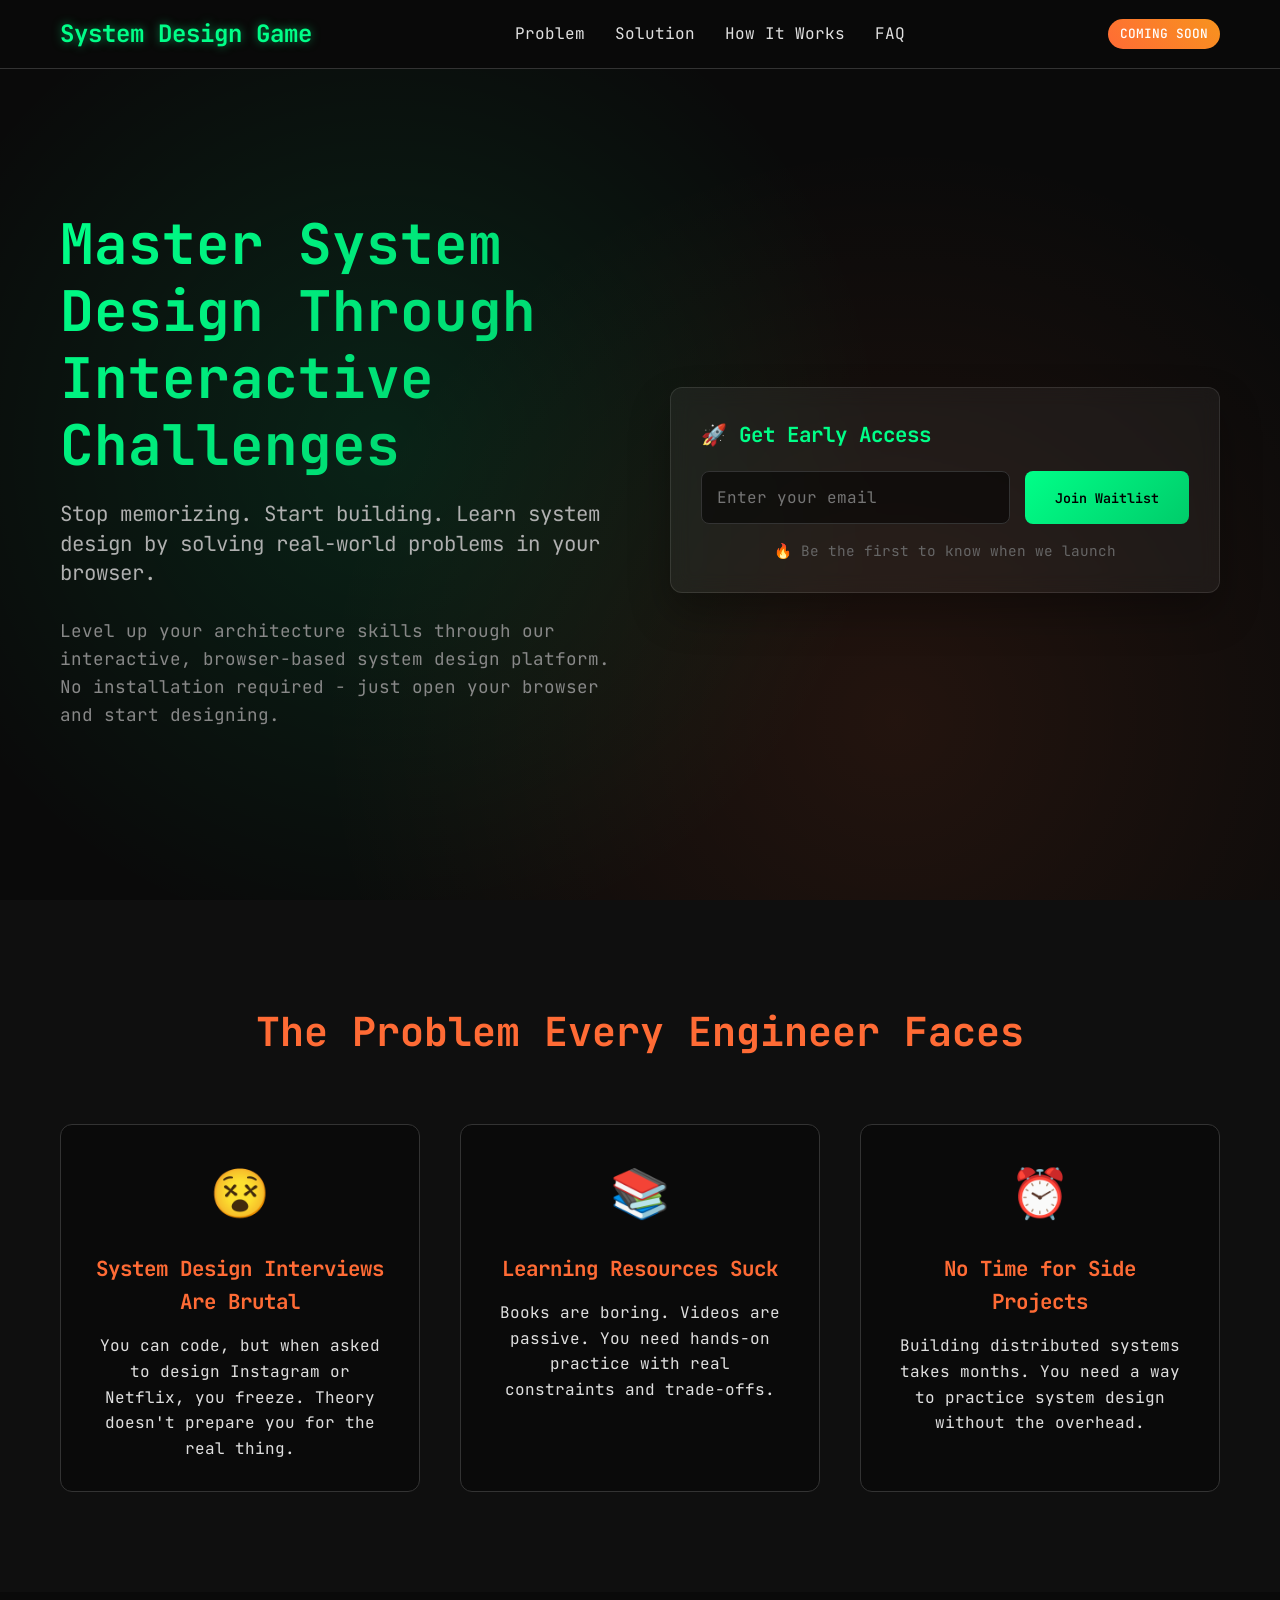
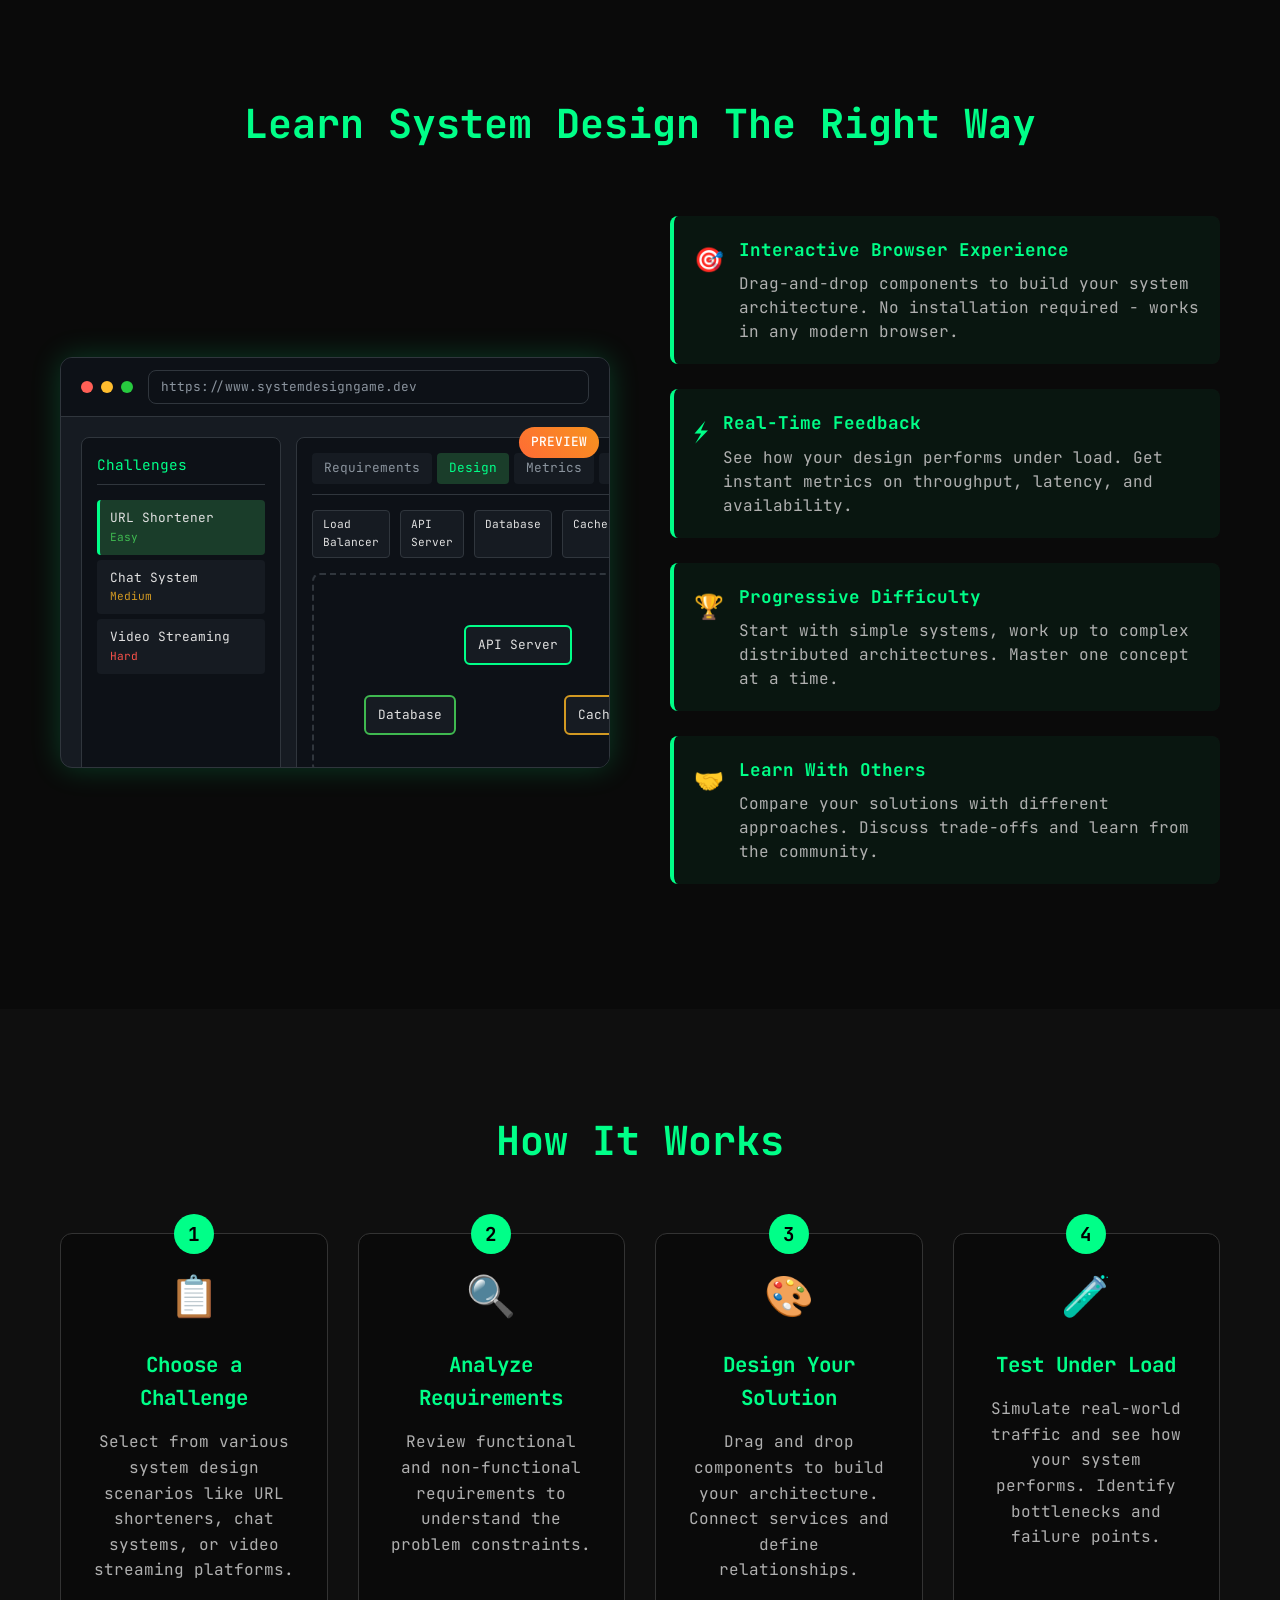
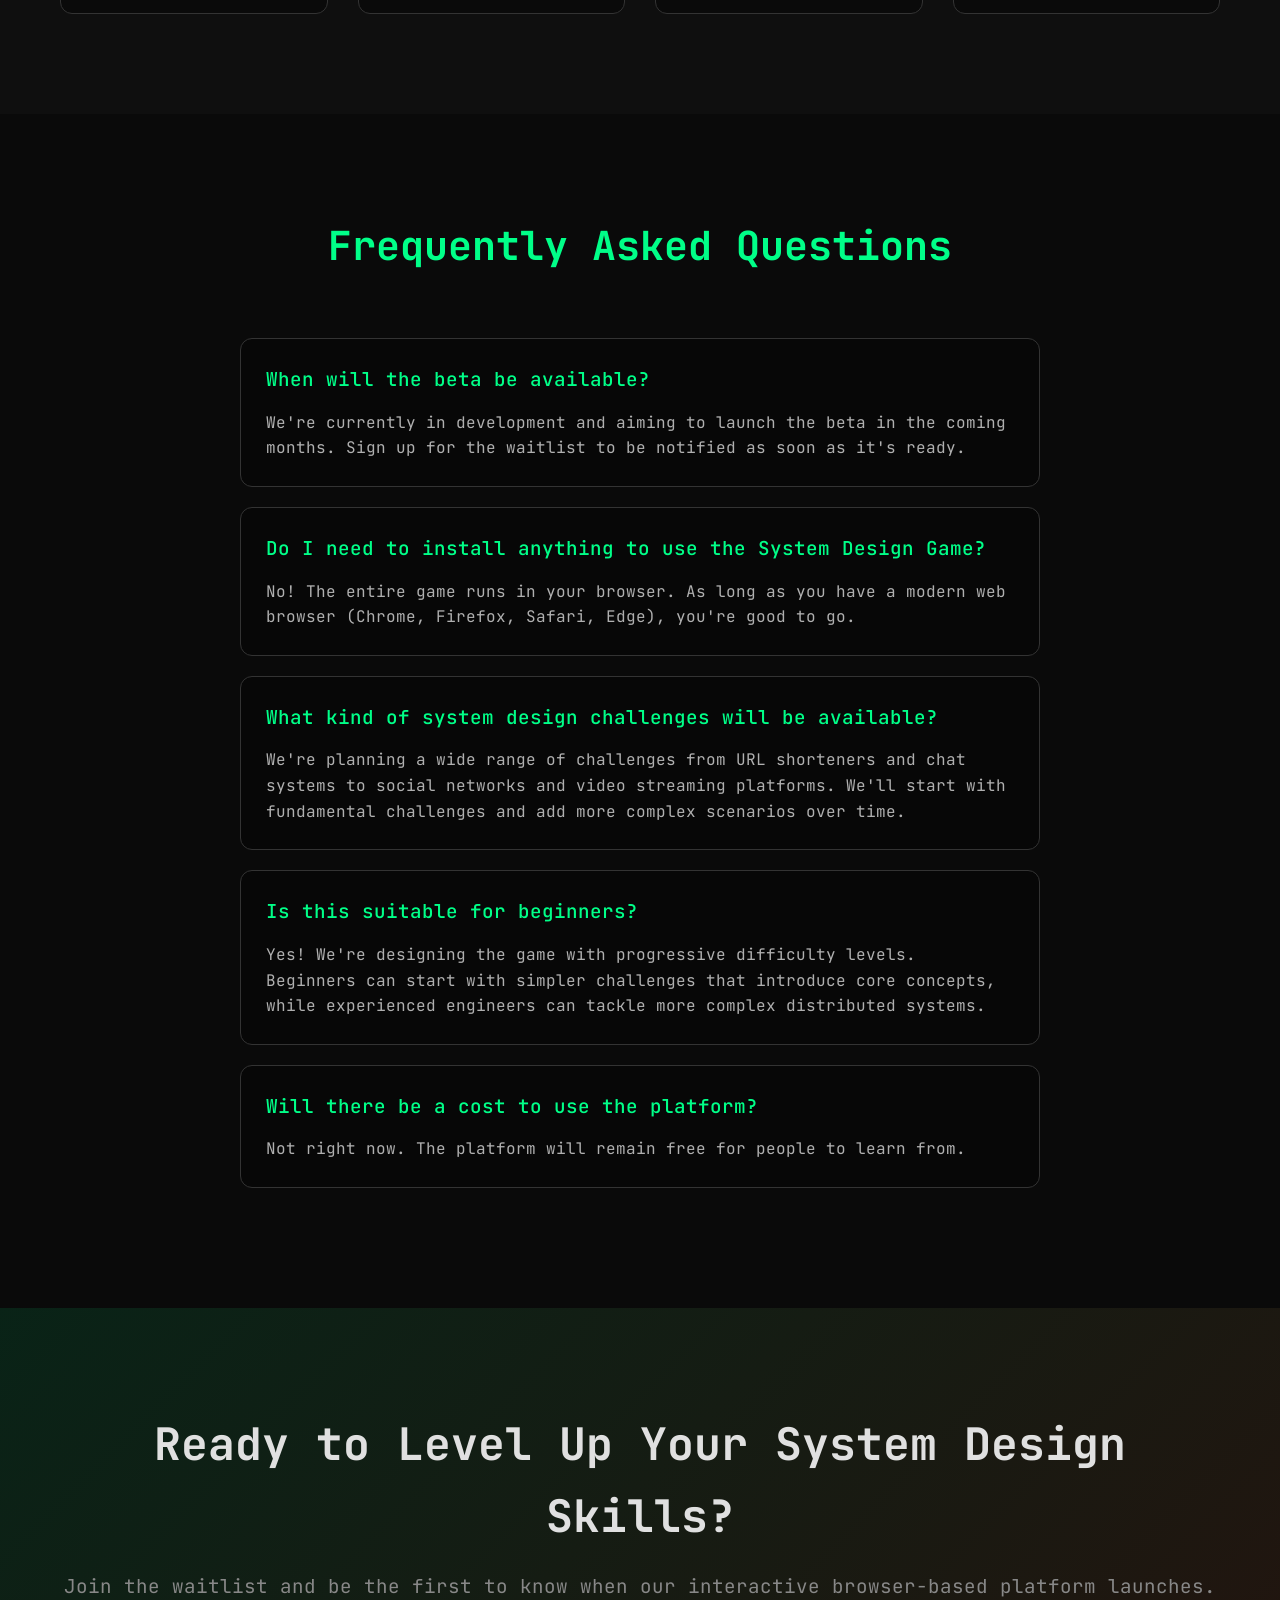
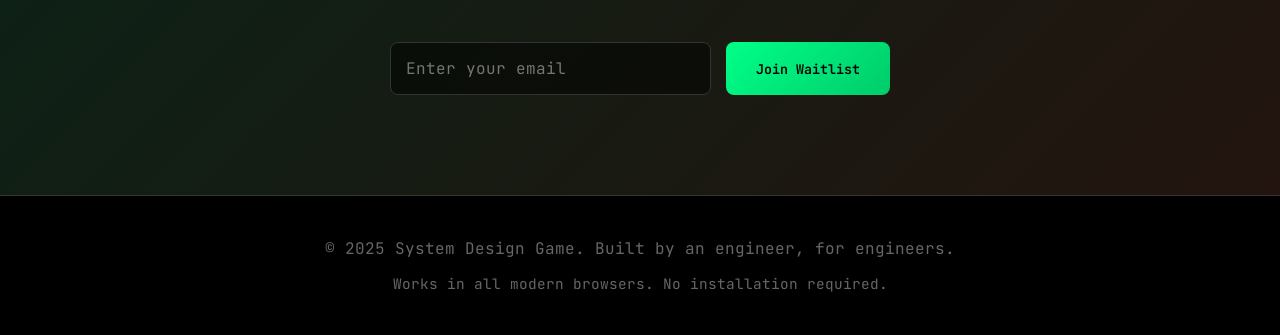
==== static/index.html @ 13c035a0 "moving styles around" ====
<!DOCTYPE html>
<html lang="en">
    <head>
        <meta charset="UTF-8">
        <meta name="viewport" content="width=device-width, initial-scale=1.0">
        <title>System Design Game - Interactive Platform for Engineers</title>
        <link rel="stylesheet" href="index.css">
    </head>
    <body>
        <header>
            <nav class="container">
                <div class="logo">System Design Game</div>
                <ul class="nav-links">
                    <li><a href="#problem">Problem</a></li>
                    <li><a href="#solution">Solution</a></li>
                    <li><a href="#how">How It Works</a></li>
                    <li><a href="#faq">FAQ</a></li>
                </ul>
                <div class="beta-badge">COMING SOON</div>
            </nav>
        </header>

        <section class="hero">
            <div class="container">
                <div class="hero-content">
                    <div class="hero-text">
                        <h1>Master System Design Through Interactive Challenges</h1>
                        <p class="subtitle">Stop memorizing. Start building. Learn system design by solving real-world problems in your browser.</p>
                        <p class="description">Level up your architecture skills through our interactive, browser-based system design platform. No installation required - just open your browser and start designing.</p>
                    </div>

                    <div class="cta-form">
                        <h3>🚀 Get Early Access</h3>
                        <form class="final-cta-form" id="finalBetaForm" action="https://gmail.us7.list-manage.com/subscribe/post?u=913ad95101d97bff0b1873301&amp;id=77dabc87db&amp;f_id=0070c9e4f0" method="post" target="_blank" novalidate>
                            <input type="email" name="EMAIL" id="mce-EMAIL" placeholder="Enter your email" required>
                            <div style="position: absolute; left: -5000px;" aria-hidden="true">
                                <input type="text" name="b_913ad95101d97bff0b1873301_77dabc87db" tabindex="-1" value="">
                            </div>
                            <button type="submit">Join Waitlist</button>
                        </form>
                        <div class="success-message" id="successMessage">
                            ✅ You're in! We'll notify you when beta access is available.
                        </div>
                        <p class="beta-info">🔥 Be the first to know when we launch</p>
                    </div>
                </div>
            </div>
        </section>

        <section class="problem" id="problem">
            <div class="container">
                <h2>The Problem Every Engineer Faces</h2>
                <div class="problem-grid">
                    <div class="problem-card">
                        <div class="problem-icon">😵</div>
                        <h3>System Design Interviews Are Brutal</h3>
                        <p>You can code, but when asked to design Instagram or Netflix, you freeze. Theory doesn't prepare you for the real thing.</p>
                    </div>
                    <div class="problem-card">
                        <div class="problem-icon">📚</div>
                        <h3>Learning Resources Suck</h3>
                        <p>Books are boring. Videos are passive. You need hands-on practice with real constraints and trade-offs.</p>
                    </div>
                    <div class="problem-card">
                        <div class="problem-icon">⏰</div>
                        <h3>No Time for Side Projects</h3>
                        <p>Building distributed systems takes months. You need a way to practice system design without the overhead.</p>
                    </div>
                </div>
            </div>
        </section>

        <section class="solution" id="solution">
            <div class="container">
                <h2>Learn System Design The Right Way</h2>
                <div class="solution-content">
                    <div class="browser-demo">
                        <div class="browser-header">
                            <div class="browser-dots">
                                <div class="browser-dot dot-red"></div>
                                <div class="browser-dot dot-yellow"></div>
                                <div class="browser-dot dot-green"></div>
                            </div>
                            <div class="browser-address">https://www.systemdesigngame.dev</div>
                        </div>
                        <div class="browser-content">
                            <div class="coming-soon">PREVIEW</div>
                            <div class="game-interface">
                                <div class="game-sidebar">
                                    <div class="sidebar-title">Challenges</div>
                                    <ul class="challenge-list">
                                        <li class="challenge-item active">
                                            <div>URL Shortener</div>
                                            <div class="difficulty easy">Easy</div>
                                        </li>
                                        <li class="challenge-item">
                                            <div>Chat System</div>
                                            <div class="difficulty medium">Medium</div>
                                        </li>
                                        <li class="challenge-item">
                                            <div>Video Streaming</div>
                                            <div class="difficulty hard">Hard</div>
                                        </li>
                                    </ul>
                                </div>
                                <div class="game-main">
                                    <div class="game-tabs">
                                        <div class="game-tab">Requirements</div>
                                        <div class="game-tab active">Design</div>
                                        <div class="game-tab">Metrics</div>
                                        <div class="game-tab">Code</div>
                                    </div>

                                    <div class="component-palette">
                                        <div class="palette-item">Load Balancer</div>
                                        <div class="palette-item">API Server</div>
                                        <div class="palette-item">Database</div>
                                        <div class="palette-item">Cache</div>
                                        <div class="palette-item">CDN</div>
                                    </div>

                                    <div class="design-canvas">
                                        <div class="component api">API Server</div>
                                        <div class="component database">Database</div>
                                        <div class="component cache">Cache</div>
                                        <div class="connection-line line1"></div>
                                        <div class="connection-line line2"></div>
                                    </div>

                                    <div class="metrics-panel">
                                        <div class="metric-box">
                                            <div class="metric-value">1,250</div>
                                            <div class="metric-label">Requests/sec</div>
                                        </div>
                                        <div class="metric-box">
                                            <div class="metric-value">45ms</div>
                                            <div class="metric-label">Latency</div>
                                        </div>
                                        <div class="metric-box">
                                            <div class="metric-value">99.2%</div>
                                            <div class="metric-label">Availability</div>
                                        </div>
                                    </div>

                                    <div class="game-controls">
                                        <div class="game-button">Reset</div>
                                        <div class="game-button">Test Load</div>
                                        <div class="game-button primary">Submit</div>
                                    </div>
                                </div>
                            </div>
                        </div>
                    </div>

                    <ul class="feature-list">
                        <li class="feature-item">
                            <div class="feature-icon">🎯</div>
                            <div class="feature-text">
                                <h4>Interactive Browser Experience</h4>
                                <p>Drag-and-drop components to build your system architecture. No installation required - works in any modern browser.</p>
                            </div>
                        </li>
                        <li class="feature-item">
                            <div class="feature-icon">⚡</div>
                            <div class="feature-text">
                                <h4>Real-Time Feedback</h4>
                                <p>See how your design performs under load. Get instant metrics on throughput, latency, and availability.</p>
                            </div>
                        </li>
                        <li class="feature-item">
                            <div class="feature-icon">🏆</div>
                            <div class="feature-text">
                                <h4>Progressive Difficulty</h4>
                                <p>Start with simple systems, work up to complex distributed architectures. Master one concept at a time.</p>
                            </div>
                        </li>
                        <li class="feature-item">
                            <div class="feature-icon">🤝</div>
                            <div class="feature-text">
                                <h4>Learn With Others</h4>
                                <p>Compare your solutions with different approaches. Discuss trade-offs and learn from the community.</p>
                            </div>
                        </li>
                    </ul>
                </div>
            </div>
        </section>

        <section class="how-it-works" id="how">
            <div class="container">
                <h2>How It Works</h2>
                <div class="steps">
                    <div class="step">
                        <div class="step-number">1</div>
                        <div class="step-icon">📋</div>
                        <h3>Choose a Challenge</h3>
                        <p>Select from various system design scenarios like URL shorteners, chat systems, or video streaming platforms.</p>
                    </div>
                    <div class="step">
                        <div class="step-number">2</div>
                        <div class="step-icon">🔍</div>
                        <h3>Analyze Requirements</h3>
                        <p>Review functional and non-functional requirements to understand the problem constraints.</p>
                    </div>
                    <div class="step">
                        <div class="step-number">3</div>
                        <div class="step-icon">🎨</div>
                        <h3>Design Your Solution</h3>
                        <p>Drag and drop components to build your architecture. Connect services and define relationships.</p>
                    </div>
                    <div class="step">
                        <div class="step-number">4</div>
                        <div class="step-icon">🧪</div>
                        <h3>Test Under Load</h3>
                        <p>Simulate real-world traffic and see how your system performs. Identify bottlenecks and failure points.</p>
                    </div>
                </div>
            </div>
        </section>

        <section class="faq" id="faq">
            <div class="container">
                <h2>Frequently Asked Questions</h2>
                <div class="faq-list">
                    <div class="faq-item">
                        <div class="faq-question">When will the beta be available?</div>
                        <div class="faq-answer">We're currently in development and aiming to launch the beta in the coming months. Sign up for the waitlist to be notified as soon as it's ready.</div>
                    </div>
                    <div class="faq-item">
                        <div class="faq-question">Do I need to install anything to use the System Design Game?</div>
                        <div class="faq-answer">No! The entire game runs in your browser. As long as you have a modern web browser (Chrome, Firefox, Safari, Edge), you're good to go.</div>
                    </div>
                    <div class="faq-item">
                        <div class="faq-question">What kind of system design challenges will be available?</div>
                        <div class="faq-answer">We're planning a wide range of challenges from URL shorteners and chat systems to social networks and video streaming platforms. We'll start with fundamental challenges and add more complex scenarios over time.</div>
                    </div>
                    <div class="faq-item">
                        <div class="faq-question">Is this suitable for beginners?</div>
                        <div class="faq-answer">Yes! We're designing the game with progressive difficulty levels. Beginners can start with simpler challenges that introduce core concepts, while experienced engineers can tackle more complex distributed systems.</div>
                    </div>
                    <div class="faq-item">
                        <div class="faq-question">Will there be a cost to use the platform?</div>
                        <div class="faq-answer">Not right now. The platform will remain free for people to learn from.</div>
                    </div>
                </div>
            </div>
        </section>

        <section class="final-cta">
            <div class="container">
                <h2>Ready to Level Up Your System Design Skills?</h2>
                <p>Join the waitlist and be the first to know when our interactive browser-based platform launches.</p>
                <form class="final-cta-form" id="finalBetaForm" action="https://gmail.us7.list-manage.com/subscribe/post?u=913ad95101d97bff0b1873301&amp;id=77dabc87db&amp;f_id=0070c9e4f0" method="post" target="_blank" novalidate>
                    <input type="email" name="EMAIL" id="mce-EMAIL" placeholder="Enter your email" required>
                    <div style="position: absolute; left: -5000px;" aria-hidden="true">
                        <input type="text" name="b_913ad95101d97bff0b1873301_77dabc87db" tabindex="-1" value="">
                    </div>
                    <button type="submit">Join Waitlist</button>
                </form>
            </div>
        </section>

        <footer>
            <div class="container">
                <div class="footer-content">
                    <p>&copy; 2025 System Design Game. Built by an engineer, for engineers.</p>
                    <p style="margin-top: 10px; font-size: 0.9rem;">Works in all modern browsers. No installation required.</p>
                </div>
            </div>
        </footer>

        <script>
        // Form handling
        document.getElementById('betaForm').addEventListener('submit', function(e) {
            e.preventDefault();
            const email = this.querySelector('input[type="email"]').value;

            // Simulate API call
            setTimeout(() => {
                document.getElementById('successMessage').style.display = 'block';
                this.style.display = 'none';

                // Track conversion (in real app, send to analytics)
                console.log('Beta signup:', email);
            }, 500);
        });

        // Smooth scrolling
        document.querySelectorAll('a[href^="#"]').forEach(anchor => {
            anchor.addEventListener('click', function (e) {
                e.preventDefault();
                const target = document.querySelector(this.getAttribute('href'));
                if (target) {
                    target.scrollIntoView({
                        behavior: 'smooth',
                        block: 'start'
                    });
                }
            });
        });
        </script>
    </body>
</html>
---- static/index.css ----
@import url('https://fonts.googleapis.com/css2?family=JetBrains+Mono:wght@300;400;500;700&display=swap');

* {
    margin: 0;
    padding: 0;
    box-sizing: border-box;
}

body {
    font-family: 'JetBrains Mono', monospace;
    background: #0a0a0a;
    color: #e0e0e0;
    line-height: 1.6;
    overflow-x: hidden;
}

.container {
    max-width: 1200px;
    margin: 0 auto;
    padding: 0 20px;
}

/* Header */
header {
    background: rgba(10, 10, 10, 0.95);
    backdrop-filter: blur(10px);
    border-bottom: 1px solid #333;
    position: fixed;
    width: 100%;
    top: 0;
    z-index: 1000;
    padding: 15px 0;
}

nav {
    display: flex;
    justify-content: space-between;
    align-items: center;
}

.logo {
    font-size: 1.5rem;
    font-weight: 700;
    color: #00ff88;
    text-shadow: 0 0 10px rgba(0, 255, 136, 0.5);
}

.nav-links {
    display: flex;
    gap: 30px;
    list-style: none;
}

.nav-links a {
    color: #e0e0e0;
    text-decoration: none;
    transition: color 0.3s ease;
}

.nav-links a:hover {
    color: #00ff88;
}

.beta-badge {
    background: linear-gradient(45deg, #ff6b35, #f7931e);
    color: white;
    padding: 5px 12px;
    border-radius: 20px;
    font-size: 0.8rem;
    font-weight: 500;
}

/* Hero Section */
.hero {
    min-height: 100vh;
    display: flex;
    align-items: center;
    background: radial-gradient(circle at 30% 50%, rgba(0, 255, 136, 0.1) 0%, transparent 50%),
        radial-gradient(circle at 70% 80%, rgba(255, 107, 53, 0.1) 0%, transparent 50%);
    position: relative;
    padding-top: 80px;
}

.hero-content {
    display: grid;
    grid-template-columns: 1fr 1fr;
    gap: 60px;
    align-items: center;
}

.hero-text h1 {
    font-size: 3.5rem;
    font-weight: 700;
    margin-bottom: 20px;
    background: linear-gradient(135deg, #00ff88, #00cc6a);
    -webkit-background-clip: text;
    -webkit-text-fill-color: transparent;
    background-clip: text;
    line-height: 1.2;
}

.hero-text .subtitle {
    font-size: 1.3rem;
    color: #b0b0b0;
    margin-bottom: 30px;
    line-height: 1.4;
}

.hero-text .description {
    font-size: 1.1rem;
    color: #888;
    margin-bottom: 40px;
    line-height: 1.6;
}

.cta-form {
    background: rgba(255, 255, 255, 0.05);
    backdrop-filter: blur(10px);
    border: 1px solid rgba(255, 255, 255, 0.1);
    border-radius: 12px;
    padding: 30px;
    box-shadow: 0 20px 40px rgba(0, 0, 0, 0.3);
}

.cta-form h3 {
    color: #00ff88;
    margin-bottom: 20px;
    font-size: 1.3rem;
}

.email-input {
    width: 100%;
    padding: 15px;
    background: rgba(0, 0, 0, 0.5);
    border: 1px solid #333;
    border-radius: 8px;
    color: #e0e0e0;
    font-family: inherit;
    font-size: 1rem;
    margin-bottom: 15px;
    transition: border-color 0.3s ease;
}

.email-input:focus {
    outline: none;
    border-color: #00ff88;
    box-shadow: 0 0 0 2px rgba(0, 255, 136, 0.2);
}

.cta-button {
    width: 100%;
    padding: 15px;
    background: linear-gradient(135deg, #00ff88, #00cc6a);
    color: #000;
    border: none;
    border-radius: 8px;
    font-family: inherit;
    font-size: 1.1rem;
    font-weight: 600;
    cursor: pointer;
    transition: all 0.3s ease;
    text-transform: uppercase;
    letter-spacing: 1px;
}

.cta-button:hover {
    transform: translateY(-2px);
    box-shadow: 0 10px 30px rgba(0, 255, 136, 0.3);
}

.beta-info {
    font-size: 0.9rem;
    color: #666;
    margin-top: 15px;
    text-align: center;
}

/* Browser Demo */
.browser-demo {
    background: #161b22;
    border-radius: 12px;
    overflow: hidden;
    box-shadow: 0 0 30px rgba(0, 255, 136, 0.2);
    border: 1px solid #30363d;
}

.browser-header {
    background: #0d1117;
    padding: 12px 20px;
    display: flex;
    align-items: center;
    border-bottom: 1px solid #30363d;
}

.browser-dots {
    display: flex;
    gap: 8px;
    margin-right: 15px;
}

.browser-dot {
    width: 12px;
    height: 12px;
    border-radius: 50%;
}

.dot-red { background: #ff5f56; }
.dot-yellow { background: #ffbd2e; }
.dot-green { background: #27ca3f; }

.browser-address {
    background: #0d1117;
    border: 1px solid #30363d;
    border-radius: 8px;
    padding: 6px 12px;
    color: #8b949e;
    font-size: 0.8rem;
    flex: 1;
}

.browser-content {
    padding: 20px;
    height: 350px;
    position: relative;
    overflow: hidden;
}

/* Game Interface */
.game-interface {
    display: grid;
    grid-template-columns: 200px 1fr;
    gap: 15px;
    height: 100%;
}

.game-sidebar {
    background: #0d1117;
    border: 1px solid #30363d;
    border-radius: 8px;
    padding: 15px;
}

.sidebar-title {
    color: #00ff88;
    font-size: 0.9rem;
    margin-bottom: 15px;
    padding-bottom: 8px;
    border-bottom: 1px solid #30363d;
}

.challenge-list {
    list-style: none;
}

.challenge-item {
    padding: 8px 10px;
    margin: 5px 0;
    background: #161b22;
    border-radius: 4px;
    font-size: 0.8rem;
    cursor: pointer;
    border-left: 3px solid transparent;
}

.challenge-item.active {
    border-left-color: #00ff88;
    background: #1a3d2a;
}

.difficulty {
    font-size: 0.7rem;
    color: #8b949e;
}

.difficulty.easy { color: #3fb950; }
.difficulty.medium { color: #d29922; }
.difficulty.hard { color: #f85149; }

.game-main {
    background: #0d1117;
    border: 1px solid #30363d;
    border-radius: 8px;
    padding: 15px;
    position: relative;
}

.game-tabs {
    display: flex;
    gap: 5px;
    margin-bottom: 15px;
    border-bottom: 1px solid #30363d;
    padding-bottom: 10px;
}

.game-tab {
    padding: 5px 12px;
    background: #161b22;
    border-radius: 4px;
    font-size: 0.8rem;
    color: #8b949e;
    cursor: pointer;
}

.game-tab.active {
    background: #1a3d2a;
    color: #00ff88;
}

.design-canvas {
    background: #0d1117;
    border: 2px dashed #30363d;
    border-radius: 8px;
    height: 200px;
    position: relative;
    display: flex;
    align-items: center;
    justify-content: center;
    margin-top: 15px;
}

.component {
    position: absolute;
    background: #161b22;
    border: 2px solid #00ff88;
    border-radius: 6px;
    padding: 8px 12px;
    font-size: 0.8rem;
    cursor: move;
}

.component.database {
    top: 120px;
    left: 50px;
    border-color: #3fb950;
}

.component.api {
    top: 50px;
    left: 150px;
    border-color: #00ff88;
}

.component.cache {
    top: 120px;
    left: 250px;
    border-color: #d29922;
}

.connection-line {
    position: absolute;
    height: 2px;
    background: #00ff88;
    transform-origin: 0 0;
    z-index: -1;
}

.line1 {
    width: 120px;
    top: 65px;
    left: 200px;
    transform: rotate(45deg);
}

.line2 {
    width: 120px;
    top: 65px;
    left: 200px;
    transform: rotate(-45deg);
}

.metrics-panel {
    display: grid;
    grid-template-columns: repeat(3, 1fr);
    gap: 10px;
    margin-top: 15px;
}

.metric-box {
    background: #161b22;
    border: 1px solid #30363d;
    border-radius: 6px;
    padding: 10px;
    text-align: center;
}

.metric-value {
    font-size: 1.2rem;
    font-weight: 700;
    color: #00ff88;
}

.metric-label {
    font-size: 0.7rem;
    color: #8b949e;
}

/* Problem Section */
.problem {
    padding: 100px 0;
    background: rgba(255, 255, 255, 0.02);
}

.problem h2 {
    font-size: 2.5rem;
    text-align: center;
    margin-bottom: 60px;
    color: #ff6b35;
}

.problem-grid {
    display: grid;
    grid-template-columns: repeat(auto-fit, minmax(300px, 1fr));
    gap: 40px;
}

.problem-card {
    background: rgba(0, 0, 0, 0.3);
    border: 1px solid #333;
    border-radius: 12px;
    padding: 30px;
    text-align: center;
    transition: all 0.3s ease;
}

.problem-card:hover {
    border-color: #ff6b35;
    transform: translateY(-5px);
}

.problem-icon {
    font-size: 3rem;
    margin-bottom: 20px;
}

.problem-card h3 {
    color: #ff6b35;
    margin-bottom: 15px;
    font-size: 1.3rem;
}

/* Solution Section */
.solution {
    padding: 100px 0;
}

.solution h2 {
    font-size: 2.5rem;
    text-align: center;
    margin-bottom: 60px;
    color: #00ff88;
}

.solution-content {
    display: grid;
    grid-template-columns: 1fr 1fr;
    gap: 60px;
    align-items: center;
}

.feature-list {
    list-style: none;
}

.feature-item {
    display: flex;
    align-items: flex-start;
    gap: 15px;
    margin-bottom: 25px;
    padding: 20px;
    background: rgba(0, 255, 136, 0.05);
    border-radius: 8px;
    border-left: 4px solid #00ff88;
}

.feature-icon {
    font-size: 1.5rem;
    color: #00ff88;
    margin-top: 5px;
}

.feature-text h4 {
    color: #00ff88;
    margin-bottom: 8px;
    font-size: 1.1rem;
}

.feature-text p {
    color: #b0b0b0;
    line-height: 1.5;
}

/* How It Works */
.how-it-works {
    padding: 100px 0;
    background: rgba(255, 255, 255, 0.02);
}

.how-it-works h2 {
    font-size: 2.5rem;
    text-align: center;
    margin-bottom: 60px;
    color: #00ff88;
}

.steps {
    display: grid;
    grid-template-columns: repeat(auto-fit, minmax(250px, 1fr));
    gap: 30px;
}

.step {
    background: rgba(0, 0, 0, 0.3);
    border: 1px solid #333;
    border-radius: 12px;
    padding: 30px;
    text-align: center;
    position: relative;
}

.step-number {
    position: absolute;
    top: -20px;
    left: 50%;
    transform: translateX(-50%);
    background: #00ff88;
    color: #000;
    width: 40px;
    height: 40px;
    border-radius: 50%;
    display: flex;
    align-items: center;
    justify-content: center;
    font-weight: 700;
    font-size: 1.2rem;
}

.step-icon {
    font-size: 2.5rem;
    margin-bottom: 20px;
    color: #00ff88;
}

.step h3 {
    color: #00ff88;
    margin-bottom: 15px;
    font-size: 1.3rem;
}

.step p {
    color: #b0b0b0;
}

/* FAQ Section */
.faq {
    padding: 100px 0;
}

.faq h2 {
    font-size: 2.5rem;
    text-align: center;
    margin-bottom: 60px;
    color: #00ff88;
}

.faq-list {
    max-width: 800px;
    margin: 0 auto;
}

.faq-item {
    background: rgba(0, 0, 0, 0.3);
    border: 1px solid #333;
    border-radius: 12px;
    padding: 25px;
    margin-bottom: 20px;
}

.faq-question {
    font-size: 1.2rem;
    color: #00ff88;
    margin-bottom: 15px;
    font-weight: 500;
}

.faq-answer {
    color: #b0b0b0;
    line-height: 1.6;
}

/* Final CTA */
.final-cta {
    padding: 100px 0;
    text-align: center;
    background: linear-gradient(135deg, rgba(0, 255, 136, 0.1), rgba(255, 107, 53, 0.1));
}

.final-cta h2 {
    font-size: 2.8rem;
    margin-bottom: 20px;
    color: #e0e0e0;
}

.final-cta p {
    font-size: 1.2rem;
    color: #888;
    margin-bottom: 40px;
}

.final-cta-form {
    max-width: 500px;
    margin: 0 auto;
    display: flex;
    gap: 15px;
}

.final-cta-form input {
    flex: 1;
    padding: 15px;
    background: rgba(0, 0, 0, 0.5);
    border: 1px solid #333;
    border-radius: 8px;
    color: #e0e0e0;
    font-family: inherit;
    font-size: 1rem;
}

.final-cta-form button {
    padding: 15px 30px;
    background: linear-gradient(135deg, #00ff88, #00cc6a);
    color: #000;
    border: none;
    border-radius: 8px;
    font-family: inherit;
    font-weight: 600;
    cursor: pointer;
    white-space: nowrap;
}

/* Footer */
footer {
    background: #000;
    padding: 40px 0;
    text-align: center;
    border-top: 1px solid #333;
}

.footer-content {
    color: #666;
}

/* Responsive */
@media (max-width: 768px) {
    .hero-content {
        grid-template-columns: 1fr;
        gap: 40px;
    }

    .hero-text h1 {
        font-size: 2.5rem;
    }

    .solution-content {
        grid-template-columns: 1fr;
        gap: 40px;
    }

    .final-cta-form {
        flex-direction: column;
    }

    .nav-links {
        display: none;
    }
}

.success-message {
    background: rgba(0, 255, 136, 0.1);
    border: 1px solid #00ff88;
    border-radius: 8px;
    padding: 15px;
    margin-top: 15px;
    color: #00ff88;
    text-align: center;
    display: none;
}

/* Browser UI Elements */
.component-palette {
    display: flex;
    gap: 10px;
    margin-bottom: 15px;
}

.palette-item {
    background: #161b22;
    border: 1px solid #30363d;
    border-radius: 4px;
    padding: 5px 10px;
    font-size: 0.7rem;
    cursor: grab;
}

.palette-item:hover {
    border-color: #00ff88;
}

.game-controls {
    position: absolute;
    bottom: 15px;
    right: 15px;
    display: flex;
    gap: 10px;
}

.game-button {
    background: #161b22;
    border: 1px solid #30363d;
    border-radius: 4px;
    padding: 5px 10px;
    font-size: 0.7rem;
    color: #e0e0e0;
    cursor: pointer;
}

.game-button.primary {
    background: #1a3d2a;
    border-color: #00ff88;
    color: #00ff88;
}

/* Coming Soon Badge */
.coming-soon {
    position: absolute;
    top: 10px;
    right: 10px;
    background: linear-gradient(45deg, #ff6b35, #f7931e);
    color: white;
    padding: 5px 12px;
    border-radius: 20px;
    font-size: 0.8rem;
    font-weight: 500;
    z-index: 10;
}

@media (max-width: 400px) {
    .hero {
        padding-top: 120px;
    } 
}
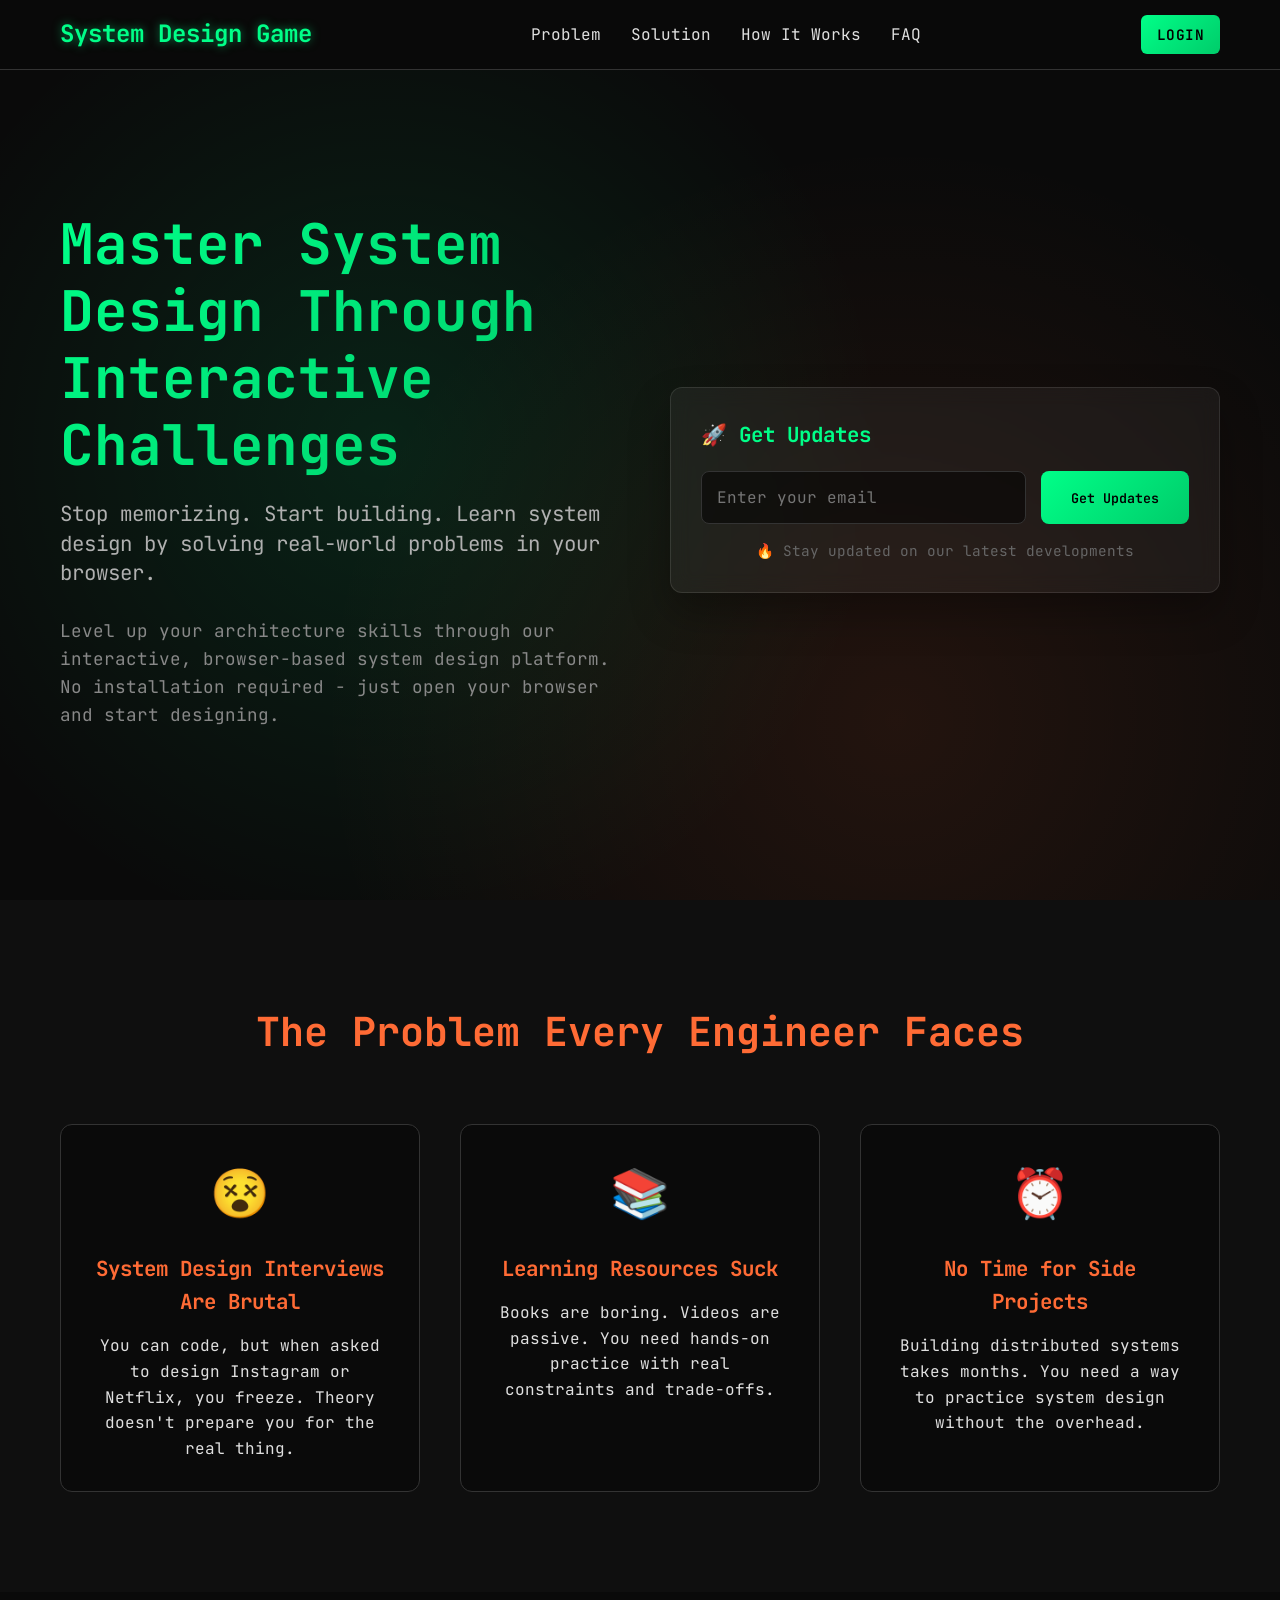
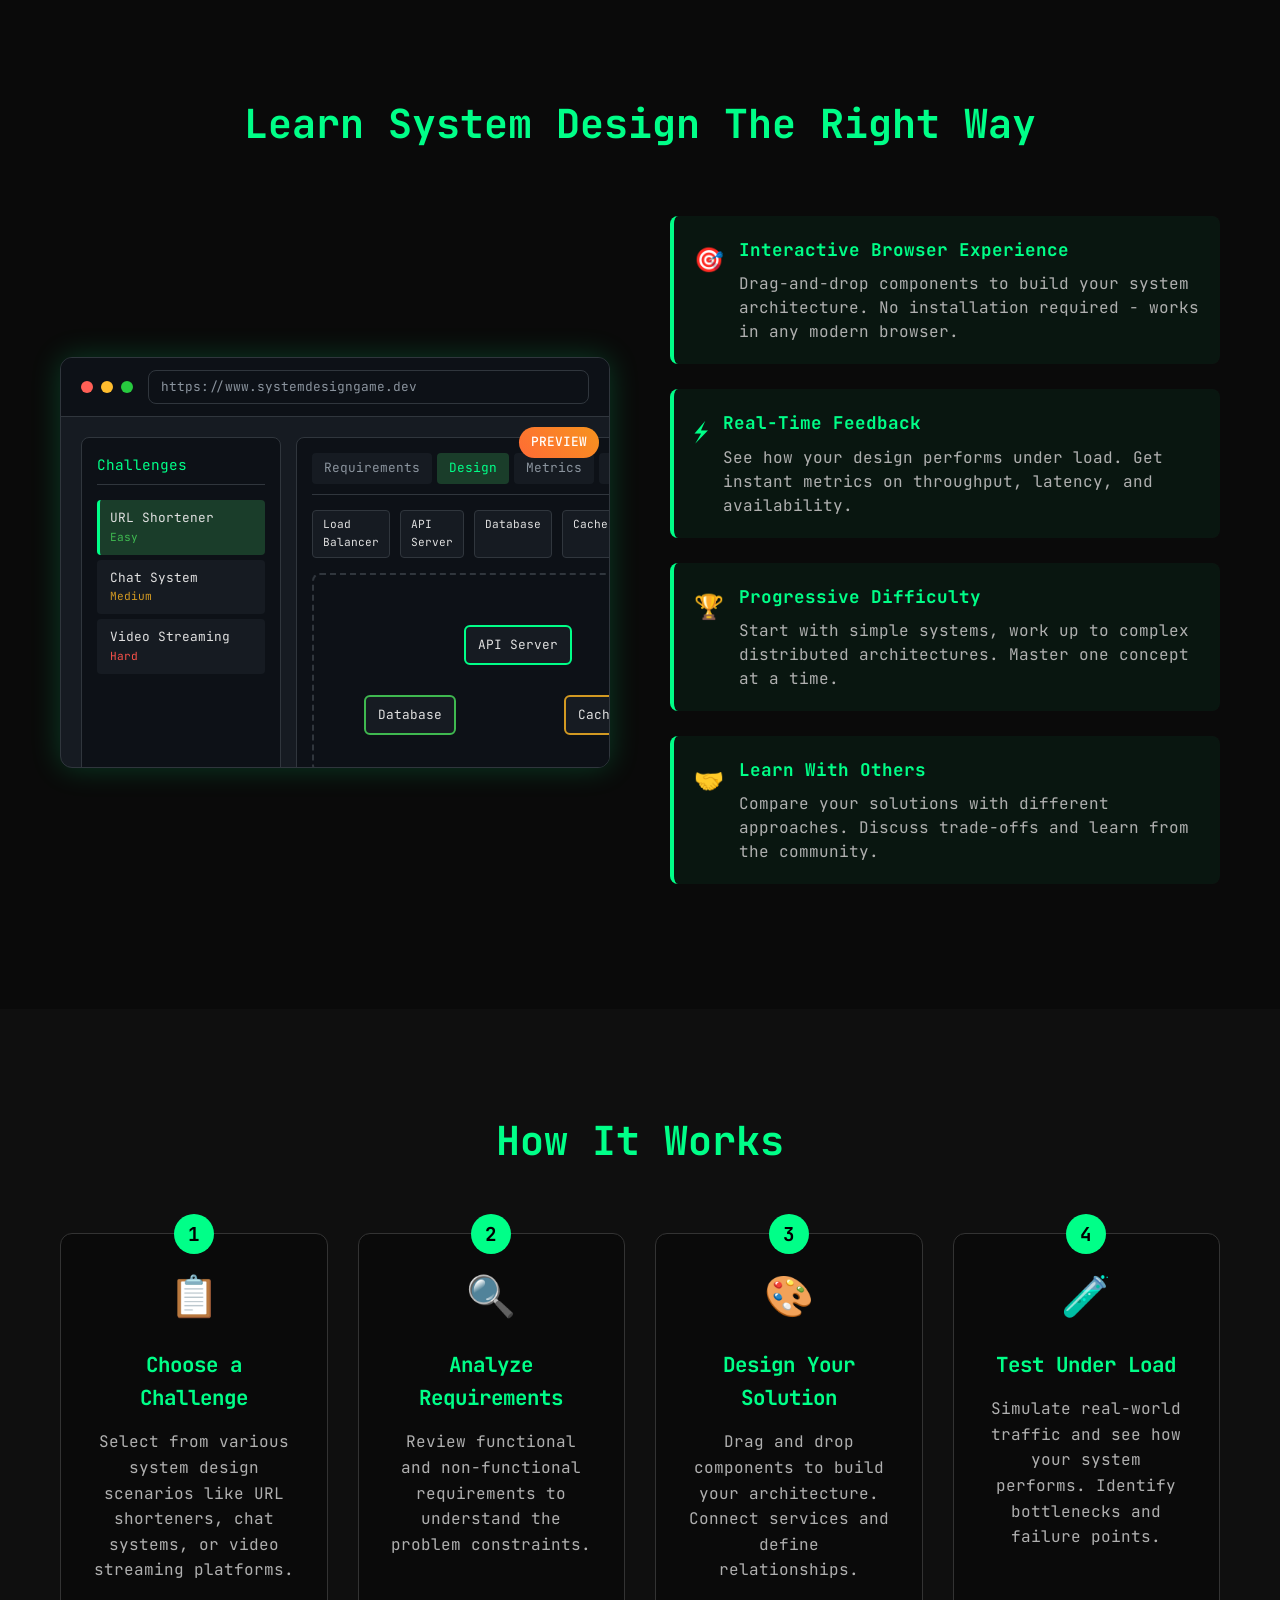
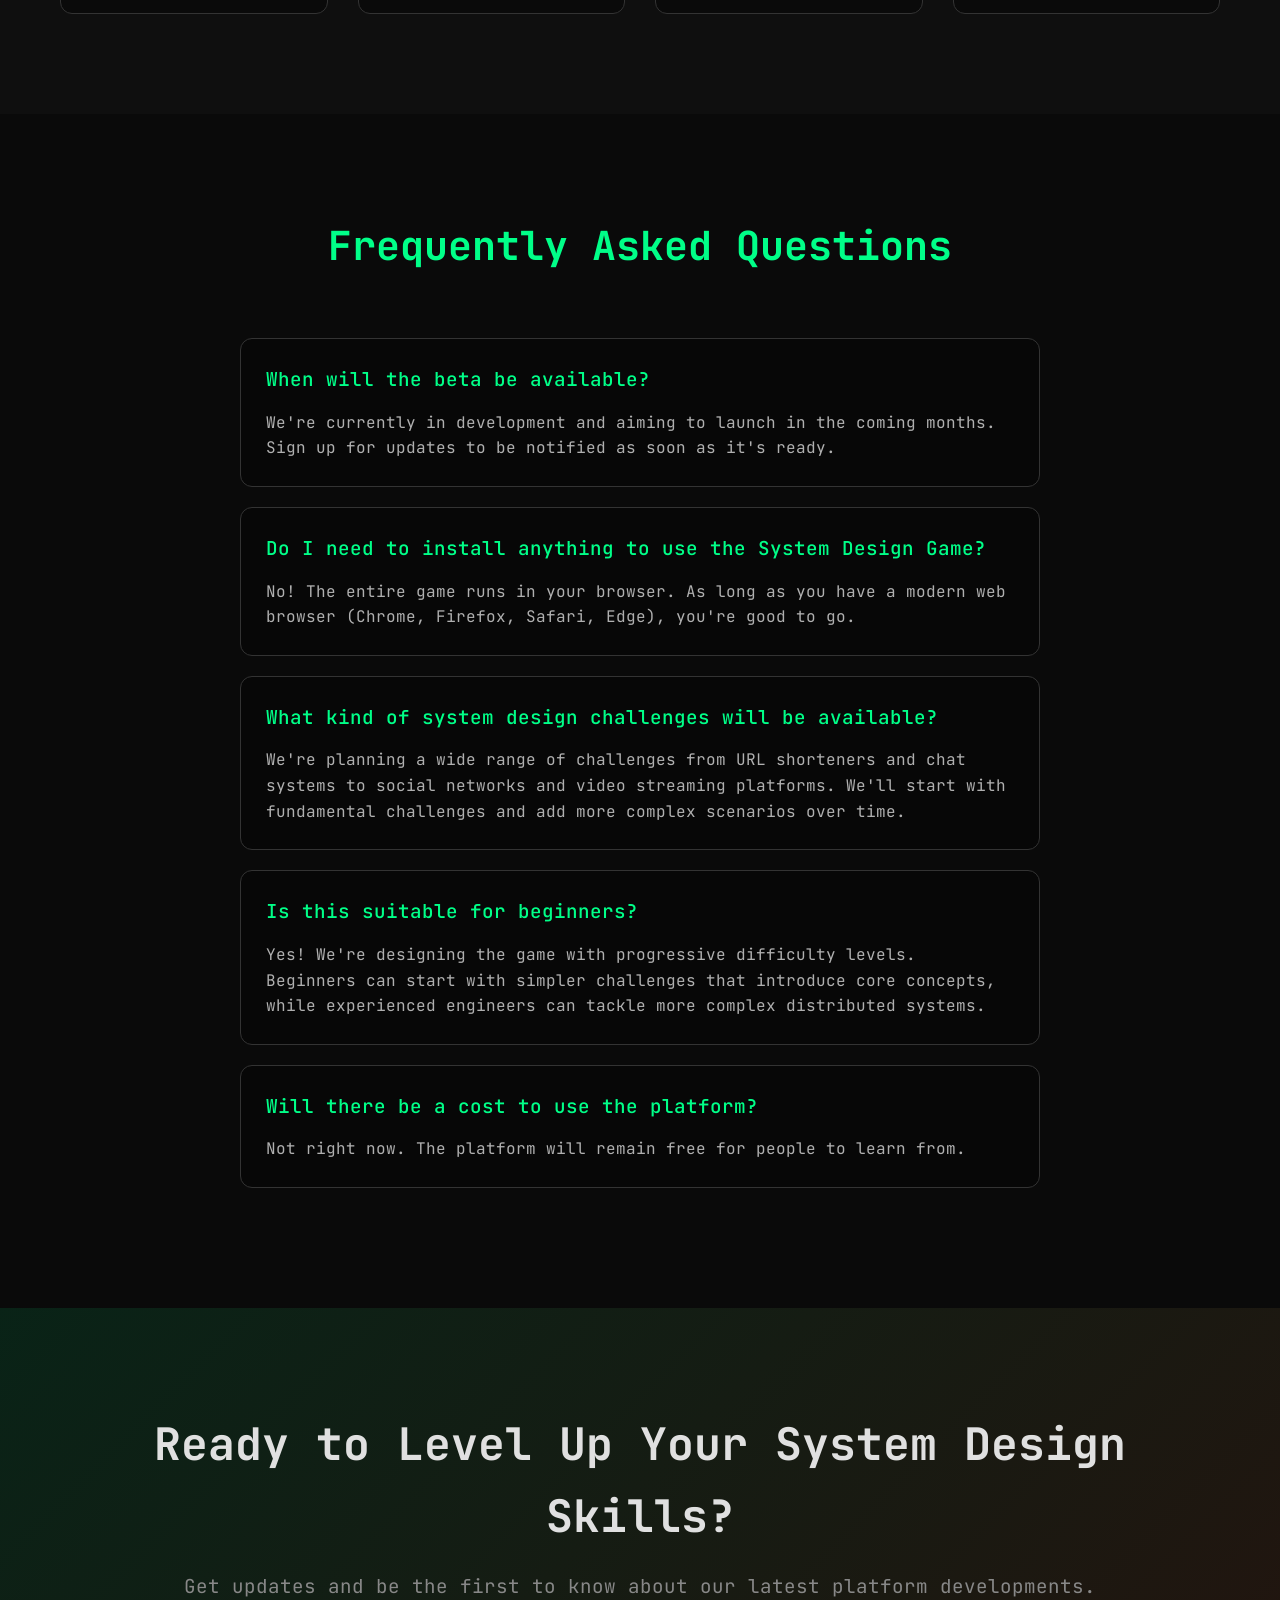
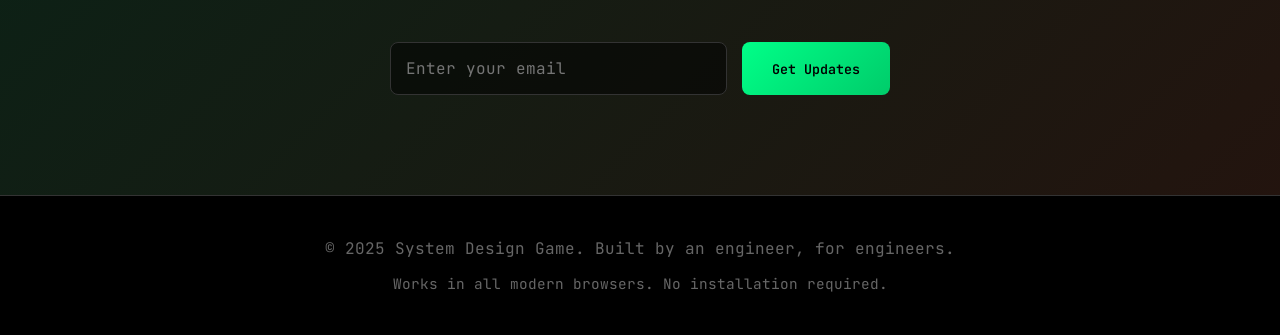
==== commit 1623c55f: "fix simulation for url shortener, remove unused properties" ====
--- a/static/index.html
+++ b/static/index.html
@@ -3,8 +3,792 @@
     <head>
         <meta charset="UTF-8">
         <meta name="viewport" content="width=device-width, initial-scale=1.0">
-        <title>System Design Game - Interactive Platform for Engineers</title>
-        <link rel="stylesheet" href="index.css">
+        <title>The System Design Game - Interactive Browser-Based Learning</title>
+        <style>
+        @import url('https://fonts.googleapis.com/css2?family=JetBrains+Mono:wght@300;400;500;700&display=swap');
+
+        * {
+            margin: 0;
+            padding: 0;
+            box-sizing: border-box;
+        }
+
+        body {
+            font-family: 'JetBrains Mono', monospace;
+            background: #0a0a0a;
+            color: #e0e0e0;
+            line-height: 1.6;
+            overflow-x: hidden;
+        }
+
+        .container {
+            max-width: 1200px;
+            margin: 0 auto;
+            padding: 0 20px;
+        }
+
+        /* Header */
+        header {
+            background: rgba(10, 10, 10, 0.95);
+            backdrop-filter: blur(10px);
+            border-bottom: 1px solid #333;
+            position: fixed;
+            width: 100%;
+            top: 0;
+            z-index: 1000;
+            padding: 15px 0;
+        }
+
+        nav {
+            display: flex;
+            justify-content: space-between;
+            align-items: center;
+        }
+
+        .logo {
+            font-size: 1.5rem;
+            font-weight: 700;
+            color: #00ff88;
+            text-shadow: 0 0 10px rgba(0, 255, 136, 0.5);
+        }
+
+        .nav-links {
+            display: flex;
+            gap: 30px;
+            list-style: none;
+        }
+
+        .nav-links a {
+            color: #e0e0e0;
+            text-decoration: none;
+            transition: color 0.3s ease;
+        }
+
+        .nav-links a:hover {
+            color: #00ff88;
+        }
+
+        .header-actions {
+            display: flex;
+            align-items: center;
+            gap: 20px;
+        }
+
+        .login-button {
+            background: linear-gradient(135deg, #00ff88, #00cc6a);
+            color: #000;
+            padding: 8px 16px;
+            border-radius: 6px;
+            text-decoration: none;
+            font-weight: 600;
+            font-size: 0.9rem;
+            transition: all 0.3s ease;
+            text-transform: uppercase;
+            letter-spacing: 0.5px;
+        }
+
+        .login-button:hover {
+            transform: translateY(-2px);
+            box-shadow: 0 8px 25px rgba(0, 255, 136, 0.3);
+            color: #000;
+        }
+
+        .beta-badge {
+            background: linear-gradient(45deg, #ff6b35, #f7931e);
+            color: white;
+            padding: 5px 12px;
+            border-radius: 20px;
+            font-size: 0.8rem;
+            font-weight: 500;
+        }
+
+        /* Hero Section */
+        .hero {
+            min-height: 100vh;
+            display: flex;
+            align-items: center;
+            background: radial-gradient(circle at 30% 50%, rgba(0, 255, 136, 0.1) 0%, transparent 50%),
+                radial-gradient(circle at 70% 80%, rgba(255, 107, 53, 0.1) 0%, transparent 50%);
+            position: relative;
+            padding-top: 80px;
+        }
+
+        .hero-content {
+            display: grid;
+            grid-template-columns: 1fr 1fr;
+            gap: 60px;
+            align-items: center;
+        }
+
+        .hero-text h1 {
+            font-size: 3.5rem;
+            font-weight: 700;
+            margin-bottom: 20px;
+            background: linear-gradient(135deg, #00ff88, #00cc6a);
+            -webkit-background-clip: text;
+            -webkit-text-fill-color: transparent;
+            background-clip: text;
+            line-height: 1.2;
+        }
+
+        .hero-text .subtitle {
+            font-size: 1.3rem;
+            color: #b0b0b0;
+            margin-bottom: 30px;
+            line-height: 1.4;
+        }
+
+        .hero-text .description {
+            font-size: 1.1rem;
+            color: #888;
+            margin-bottom: 40px;
+            line-height: 1.6;
+        }
+
+        .cta-form {
+            background: rgba(255, 255, 255, 0.05);
+            backdrop-filter: blur(10px);
+            border: 1px solid rgba(255, 255, 255, 0.1);
+            border-radius: 12px;
+            padding: 30px;
+            box-shadow: 0 20px 40px rgba(0, 0, 0, 0.3);
+        }
+
+        .cta-form h3 {
+            color: #00ff88;
+            margin-bottom: 20px;
+            font-size: 1.3rem;
+        }
+
+        .email-input {
+            width: 100%;
+            padding: 15px;
+            background: rgba(0, 0, 0, 0.5);
+            border: 1px solid #333;
+            border-radius: 8px;
+            color: #e0e0e0;
+            font-family: inherit;
+            font-size: 1rem;
+            margin-bottom: 15px;
+            transition: border-color 0.3s ease;
+        }
+
+        .email-input:focus {
+            outline: none;
+            border-color: #00ff88;
+            box-shadow: 0 0 0 2px rgba(0, 255, 136, 0.2);
+        }
+
+        .cta-button {
+            width: 100%;
+            padding: 15px;
+            background: linear-gradient(135deg, #00ff88, #00cc6a);
+            color: #000;
+            border: none;
+            border-radius: 8px;
+            font-family: inherit;
+            font-size: 1.1rem;
+            font-weight: 600;
+            cursor: pointer;
+            transition: all 0.3s ease;
+            text-transform: uppercase;
+            letter-spacing: 1px;
+        }
+
+        .cta-button:hover {
+            transform: translateY(-2px);
+            box-shadow: 0 10px 30px rgba(0, 255, 136, 0.3);
+        }
+
+        .beta-info {
+            font-size: 0.9rem;
+            color: #666;
+            margin-top: 15px;
+            text-align: center;
+        }
+
+        /* Browser Demo */
+        .browser-demo {
+            background: #161b22;
+            border-radius: 12px;
+            overflow: hidden;
+            box-shadow: 0 0 30px rgba(0, 255, 136, 0.2);
+            border: 1px solid #30363d;
+        }
+
+        .browser-header {
+            background: #0d1117;
+            padding: 12px 20px;
+            display: flex;
+            align-items: center;
+            border-bottom: 1px solid #30363d;
+        }
+
+        .browser-dots {
+            display: flex;
+            gap: 8px;
+            margin-right: 15px;
+        }
+
+        .browser-dot {
+            width: 12px;
+            height: 12px;
+            border-radius: 50%;
+        }
+
+        .dot-red { background: #ff5f56; }
+        .dot-yellow { background: #ffbd2e; }
+        .dot-green { background: #27ca3f; }
+
+        .browser-address {
+            background: #0d1117;
+            border: 1px solid #30363d;
+            border-radius: 8px;
+            padding: 6px 12px;
+            color: #8b949e;
+            font-size: 0.8rem;
+            flex: 1;
+        }
+
+        .browser-content {
+            padding: 20px;
+            height: 350px;
+            position: relative;
+            overflow: hidden;
+        }
+
+        /* Game Interface */
+        .game-interface {
+            display: grid;
+            grid-template-columns: 200px 1fr;
+            gap: 15px;
+            height: 100%;
+        }
+
+        .game-sidebar {
+            background: #0d1117;
+            border: 1px solid #30363d;
+            border-radius: 8px;
+            padding: 15px;
+        }
+
+        .sidebar-title {
+            color: #00ff88;
+            font-size: 0.9rem;
+            margin-bottom: 15px;
+            padding-bottom: 8px;
+            border-bottom: 1px solid #30363d;
+        }
+
+        .challenge-list {
+            list-style: none;
+        }
+
+        .challenge-item {
+            padding: 8px 10px;
+            margin: 5px 0;
+            background: #161b22;
+            border-radius: 4px;
+            font-size: 0.8rem;
+            cursor: pointer;
+            border-left: 3px solid transparent;
+        }
+
+        .challenge-item.active {
+            border-left-color: #00ff88;
+            background: #1a3d2a;
+        }
+
+        .difficulty {
+            font-size: 0.7rem;
+            color: #8b949e;
+        }
+
+        .difficulty.easy { color: #3fb950; }
+        .difficulty.medium { color: #d29922; }
+        .difficulty.hard { color: #f85149; }
+
+        .game-main {
+            background: #0d1117;
+            border: 1px solid #30363d;
+            border-radius: 8px;
+            padding: 15px;
+            position: relative;
+        }
+
+        .game-tabs {
+            display: flex;
+            gap: 5px;
+            margin-bottom: 15px;
+            border-bottom: 1px solid #30363d;
+            padding-bottom: 10px;
+        }
+
+        .game-tab {
+            padding: 5px 12px;
+            background: #161b22;
+            border-radius: 4px;
+            font-size: 0.8rem;
+            color: #8b949e;
+            cursor: pointer;
+        }
+
+        .game-tab.active {
+            background: #1a3d2a;
+            color: #00ff88;
+        }
+
+        .design-canvas {
+            background: #0d1117;
+            border: 2px dashed #30363d;
+            border-radius: 8px;
+            height: 200px;
+            position: relative;
+            display: flex;
+            align-items: center;
+            justify-content: center;
+            margin-top: 15px;
+        }
+
+        .component {
+            position: absolute;
+            background: #161b22;
+            border: 2px solid #00ff88;
+            border-radius: 6px;
+            padding: 8px 12px;
+            font-size: 0.8rem;
+            cursor: move;
+        }
+
+        .component.database {
+            top: 120px;
+            left: 50px;
+            border-color: #3fb950;
+        }
+
+        .component.api {
+            top: 50px;
+            left: 150px;
+            border-color: #00ff88;
+        }
+
+        .component.cache {
+            top: 120px;
+            left: 250px;
+            border-color: #d29922;
+        }
+
+        .connection-line {
+            position: absolute;
+            height: 2px;
+            background: #00ff88;
+            transform-origin: 0 0;
+            z-index: -1;
+        }
+
+        .line1 {
+            width: 120px;
+            top: 65px;
+            left: 200px;
+            transform: rotate(45deg);
+        }
+
+        .line2 {
+            width: 120px;
+            top: 65px;
+            left: 200px;
+            transform: rotate(-45deg);
+        }
+
+        .metrics-panel {
+            display: grid;
+            grid-template-columns: repeat(3, 1fr);
+            gap: 10px;
+            margin-top: 15px;
+        }
+
+        .metric-box {
+            background: #161b22;
+            border: 1px solid #30363d;
+            border-radius: 6px;
+            padding: 10px;
+            text-align: center;
+        }
+
+        .metric-value {
+            font-size: 1.2rem;
+            font-weight: 700;
+            color: #00ff88;
+        }
+
+        .metric-label {
+            font-size: 0.7rem;
+            color: #8b949e;
+        }
+
+        /* Problem Section */
+        .problem {
+            padding: 100px 0;
+            background: rgba(255, 255, 255, 0.02);
+        }
+
+        .problem h2 {
+            font-size: 2.5rem;
+            text-align: center;
+            margin-bottom: 60px;
+            color: #ff6b35;
+        }
+
+        .problem-grid {
+            display: grid;
+            grid-template-columns: repeat(auto-fit, minmax(300px, 1fr));
+            gap: 40px;
+        }
+
+        .problem-card {
+            background: rgba(0, 0, 0, 0.3);
+            border: 1px solid #333;
+            border-radius: 12px;
+            padding: 30px;
+            text-align: center;
+            transition: all 0.3s ease;
+        }
+
+        .problem-card:hover {
+            border-color: #ff6b35;
+            transform: translateY(-5px);
+        }
+
+        .problem-icon {
+            font-size: 3rem;
+            margin-bottom: 20px;
+        }
+
+        .problem-card h3 {
+            color: #ff6b35;
+            margin-bottom: 15px;
+            font-size: 1.3rem;
+        }
+
+        /* Solution Section */
+        .solution {
+            padding: 100px 0;
+        }
+
+        .solution h2 {
+            font-size: 2.5rem;
+            text-align: center;
+            margin-bottom: 60px;
+            color: #00ff88;
+        }
+
+        .solution-content {
+            display: grid;
+            grid-template-columns: 1fr 1fr;
+            gap: 60px;
+            align-items: center;
+        }
+
+        .feature-list {
+            list-style: none;
+        }
+
+        .feature-item {
+            display: flex;
+            align-items: flex-start;
+            gap: 15px;
+            margin-bottom: 25px;
+            padding: 20px;
+            background: rgba(0, 255, 136, 0.05);
+            border-radius: 8px;
+            border-left: 4px solid #00ff88;
+        }
+
+        .feature-icon {
+            font-size: 1.5rem;
+            color: #00ff88;
+            margin-top: 5px;
+        }
+
+        .feature-text h4 {
+            color: #00ff88;
+            margin-bottom: 8px;
+            font-size: 1.1rem;
+        }
+
+        .feature-text p {
+            color: #b0b0b0;
+            line-height: 1.5;
+        }
+
+        /* How It Works */
+        .how-it-works {
+            padding: 100px 0;
+            background: rgba(255, 255, 255, 0.02);
+        }
+
+        .how-it-works h2 {
+            font-size: 2.5rem;
+            text-align: center;
+            margin-bottom: 60px;
+            color: #00ff88;
+        }
+
+        .steps {
+            display: grid;
+            grid-template-columns: repeat(auto-fit, minmax(250px, 1fr));
+            gap: 30px;
+        }
+
+        .step {
+            background: rgba(0, 0, 0, 0.3);
+            border: 1px solid #333;
+            border-radius: 12px;
+            padding: 30px;
+            text-align: center;
+            position: relative;
+        }
+
+        .step-number {
+            position: absolute;
+            top: -20px;
+            left: 50%;
+            transform: translateX(-50%);
+            background: #00ff88;
+            color: #000;
+            width: 40px;
+            height: 40px;
+            border-radius: 50%;
+            display: flex;
+            align-items: center;
+            justify-content: center;
+            font-weight: 700;
+            font-size: 1.2rem;
+        }
+
+        .step-icon {
+            font-size: 2.5rem;
+            margin-bottom: 20px;
+            color: #00ff88;
+        }
+
+        .step h3 {
+            color: #00ff88;
+            margin-bottom: 15px;
+            font-size: 1.3rem;
+        }
+
+        .step p {
+            color: #b0b0b0;
+        }
+
+        /* FAQ Section */
+        .faq {
+            padding: 100px 0;
+        }
+
+        .faq h2 {
+            font-size: 2.5rem;
+            text-align: center;
+            margin-bottom: 60px;
+            color: #00ff88;
+        }
+
+        .faq-list {
+            max-width: 800px;
+            margin: 0 auto;
+        }
+
+        .faq-item {
+            background: rgba(0, 0, 0, 0.3);
+            border: 1px solid #333;
+            border-radius: 12px;
+            padding: 25px;
+            margin-bottom: 20px;
+        }
+
+        .faq-question {
+            font-size: 1.2rem;
+            color: #00ff88;
+            margin-bottom: 15px;
+            font-weight: 500;
+        }
+
+        .faq-answer {
+            color: #b0b0b0;
+            line-height: 1.6;
+        }
+
+        /* Final CTA */
+        .final-cta {
+            padding: 100px 0;
+            text-align: center;
+            background: linear-gradient(135deg, rgba(0, 255, 136, 0.1), rgba(255, 107, 53, 0.1));
+        }
+
+        .final-cta h2 {
+            font-size: 2.8rem;
+            margin-bottom: 20px;
+            color: #e0e0e0;
+        }
+
+        .final-cta p {
+            font-size: 1.2rem;
+            color: #888;
+            margin-bottom: 40px;
+        }
+
+        .final-cta-form {
+            max-width: 500px;
+            margin: 0 auto;
+            display: flex;
+            gap: 15px;
+        }
+
+        .final-cta-form input {
+            flex: 1;
+            padding: 15px;
+            background: rgba(0, 0, 0, 0.5);
+            border: 1px solid #333;
+            border-radius: 8px;
+            color: #e0e0e0;
+            font-family: inherit;
+            font-size: 1rem;
+        }
+
+        .final-cta-form button {
+            padding: 15px 30px;
+            background: linear-gradient(135deg, #00ff88, #00cc6a);
+            color: #000;
+            border: none;
+            border-radius: 8px;
+            font-family: inherit;
+            font-weight: 600;
+            cursor: pointer;
+            white-space: nowrap;
+        }
+
+        /* Footer */
+        footer {
+            background: #000;
+            padding: 40px 0;
+            text-align: center;
+            border-top: 1px solid #333;
+        }
+
+        .footer-content {
+            color: #666;
+        }
+
+        /* Responsive */
+        @media (max-width: 768px) {
+            .hero-content {
+                grid-template-columns: 1fr;
+                gap: 40px;
+            }
+
+            .hero-text h1 {
+                font-size: 2.5rem;
+            }
+
+            .solution-content {
+                grid-template-columns: 1fr;
+                gap: 40px;
+            }
+
+            .final-cta-form {
+                flex-direction: column;
+            }
+
+            .nav-links {
+                display: none;
+            }
+
+            .header-actions {
+                gap: 10px;
+            }
+
+            .login-button {
+                padding: 6px 12px;
+                font-size: 0.8rem;
+            }
+        }
+
+        .success-message {
+            background: rgba(0, 255, 136, 0.1);
+            border: 1px solid #00ff88;
+            border-radius: 8px;
+            padding: 15px;
+            margin-top: 15px;
+            color: #00ff88;
+            text-align: center;
+            display: none;
+        }
+
+        /* Browser UI Elements */
+        .component-palette {
+            display: flex;
+            gap: 10px;
+            margin-bottom: 15px;
+        }
+
+        .palette-item {
+            background: #161b22;
+            border: 1px solid #30363d;
+            border-radius: 4px;
+            padding: 5px 10px;
+            font-size: 0.7rem;
+            cursor: grab;
+        }
+
+        .palette-item:hover {
+            border-color: #00ff88;
+        }
+
+        .game-controls {
+            position: absolute;
+            bottom: 15px;
+            right: 15px;
+            display: flex;
+            gap: 10px;
+        }
+
+        .game-button {
+            background: #161b22;
+            border: 1px solid #30363d;
+            border-radius: 4px;
+            padding: 5px 10px;
+            font-size: 0.7rem;
+            color: #e0e0e0;
+            cursor: pointer;
+        }
+
+        .game-button.primary {
+            background: #1a3d2a;
+            border-color: #00ff88;
+            color: #00ff88;
+        }
+
+        /* Coming Soon Badge */
+        .coming-soon {
+            position: absolute;
+            top: 10px;
+            right: 10px;
+            background: linear-gradient(45deg, #ff6b35, #f7931e);
+            color: white;
+            padding: 5px 12px;
+            border-radius: 20px;
+            font-size: 0.8rem;
+            font-weight: 500;
+            z-index: 10;
+        }
+
+        @media (max-width: 400px) {
+            .hero {
+                padding-top: 120px;
+            } 
+        }
+        </style>
     </head>
     <body>
         <header>
@@ -16,7 +800,9 @@
                     <li><a href="#how">How It Works</a></li>
                     <li><a href="#faq">FAQ</a></li>
                 </ul>
-                <div class="beta-badge">COMING SOON</div>
+                <div class="header-actions">
+                    <a href="/login" class="login-button">Login</a>
+                </div>
             </nav>
         </header>
 
@@ -30,18 +816,18 @@
                     </div>
 
                     <div class="cta-form">
-                        <h3>🚀 Get Early Access</h3>
+                        <h3>🚀 Get Updates</h3>
                         <form class="final-cta-form" id="finalBetaForm" action="https://gmail.us7.list-manage.com/subscribe/post?u=913ad95101d97bff0b1873301&amp;id=77dabc87db&amp;f_id=0070c9e4f0" method="post" target="_blank" novalidate>
                             <input type="email" name="EMAIL" id="mce-EMAIL" placeholder="Enter your email" required>
                             <div style="position: absolute; left: -5000px;" aria-hidden="true">
                                 <input type="text" name="b_913ad95101d97bff0b1873301_77dabc87db" tabindex="-1" value="">
                             </div>
-                            <button type="submit">Join Waitlist</button>
+                            <button type="submit">Get Updates</button>
                         </form>
                         <div class="success-message" id="successMessage">
-                            ✅ You're in! We'll notify you when beta access is available.
+                            ✅ You're in! We'll keep you updated on our progress.
                         </div>
-                        <p class="beta-info">🔥 Be the first to know when we launch</p>
+                        <p class="beta-info">🔥 Stay updated on our latest developments</p>
                     </div>
                 </div>
             </div>
@@ -224,7 +1010,7 @@
                 <div class="faq-list">
                     <div class="faq-item">
                         <div class="faq-question">When will the beta be available?</div>
-                        <div class="faq-answer">We're currently in development and aiming to launch the beta in the coming months. Sign up for the waitlist to be notified as soon as it's ready.</div>
+                        <div class="faq-answer">We're currently in development and aiming to launch in the coming months. Sign up for updates to be notified as soon as it's ready.</div>
                     </div>
                     <div class="faq-item">
                         <div class="faq-question">Do I need to install anything to use the System Design Game?</div>
@@ -249,13 +1035,13 @@
         <section class="final-cta">
             <div class="container">
                 <h2>Ready to Level Up Your System Design Skills?</h2>
-                <p>Join the waitlist and be the first to know when our interactive browser-based platform launches.</p>
+                <p>Get updates and be the first to know about our latest platform developments.</p>
                 <form class="final-cta-form" id="finalBetaForm" action="https://gmail.us7.list-manage.com/subscribe/post?u=913ad95101d97bff0b1873301&amp;id=77dabc87db&amp;f_id=0070c9e4f0" method="post" target="_blank" novalidate>
                     <input type="email" name="EMAIL" id="mce-EMAIL" placeholder="Enter your email" required>
                     <div style="position: absolute; left: -5000px;" aria-hidden="true">
                         <input type="text" name="b_913ad95101d97bff0b1873301_77dabc87db" tabindex="-1" value="">
                     </div>
-                    <button type="submit">Join Waitlist</button>
+                    <button type="submit">Get Updates</button>
                 </form>
             </div>
         </section>
@@ -270,21 +1056,6 @@
         </footer>
 
         <script>
-        // Form handling
-        document.getElementById('betaForm').addEventListener('submit', function(e) {
-            e.preventDefault();
-            const email = this.querySelector('input[type="email"]').value;
-
-            // Simulate API call
-            setTimeout(() => {
-                document.getElementById('successMessage').style.display = 'block';
-                this.style.display = 'none';
-
-                // Track conversion (in real app, send to analytics)
-                console.log('Beta signup:', email);
-            }, 500);
-        });
-
         // Smooth scrolling
         document.querySelectorAll('a[href^="#"]').forEach(anchor => {
             anchor.addEventListener('click', function (e) {
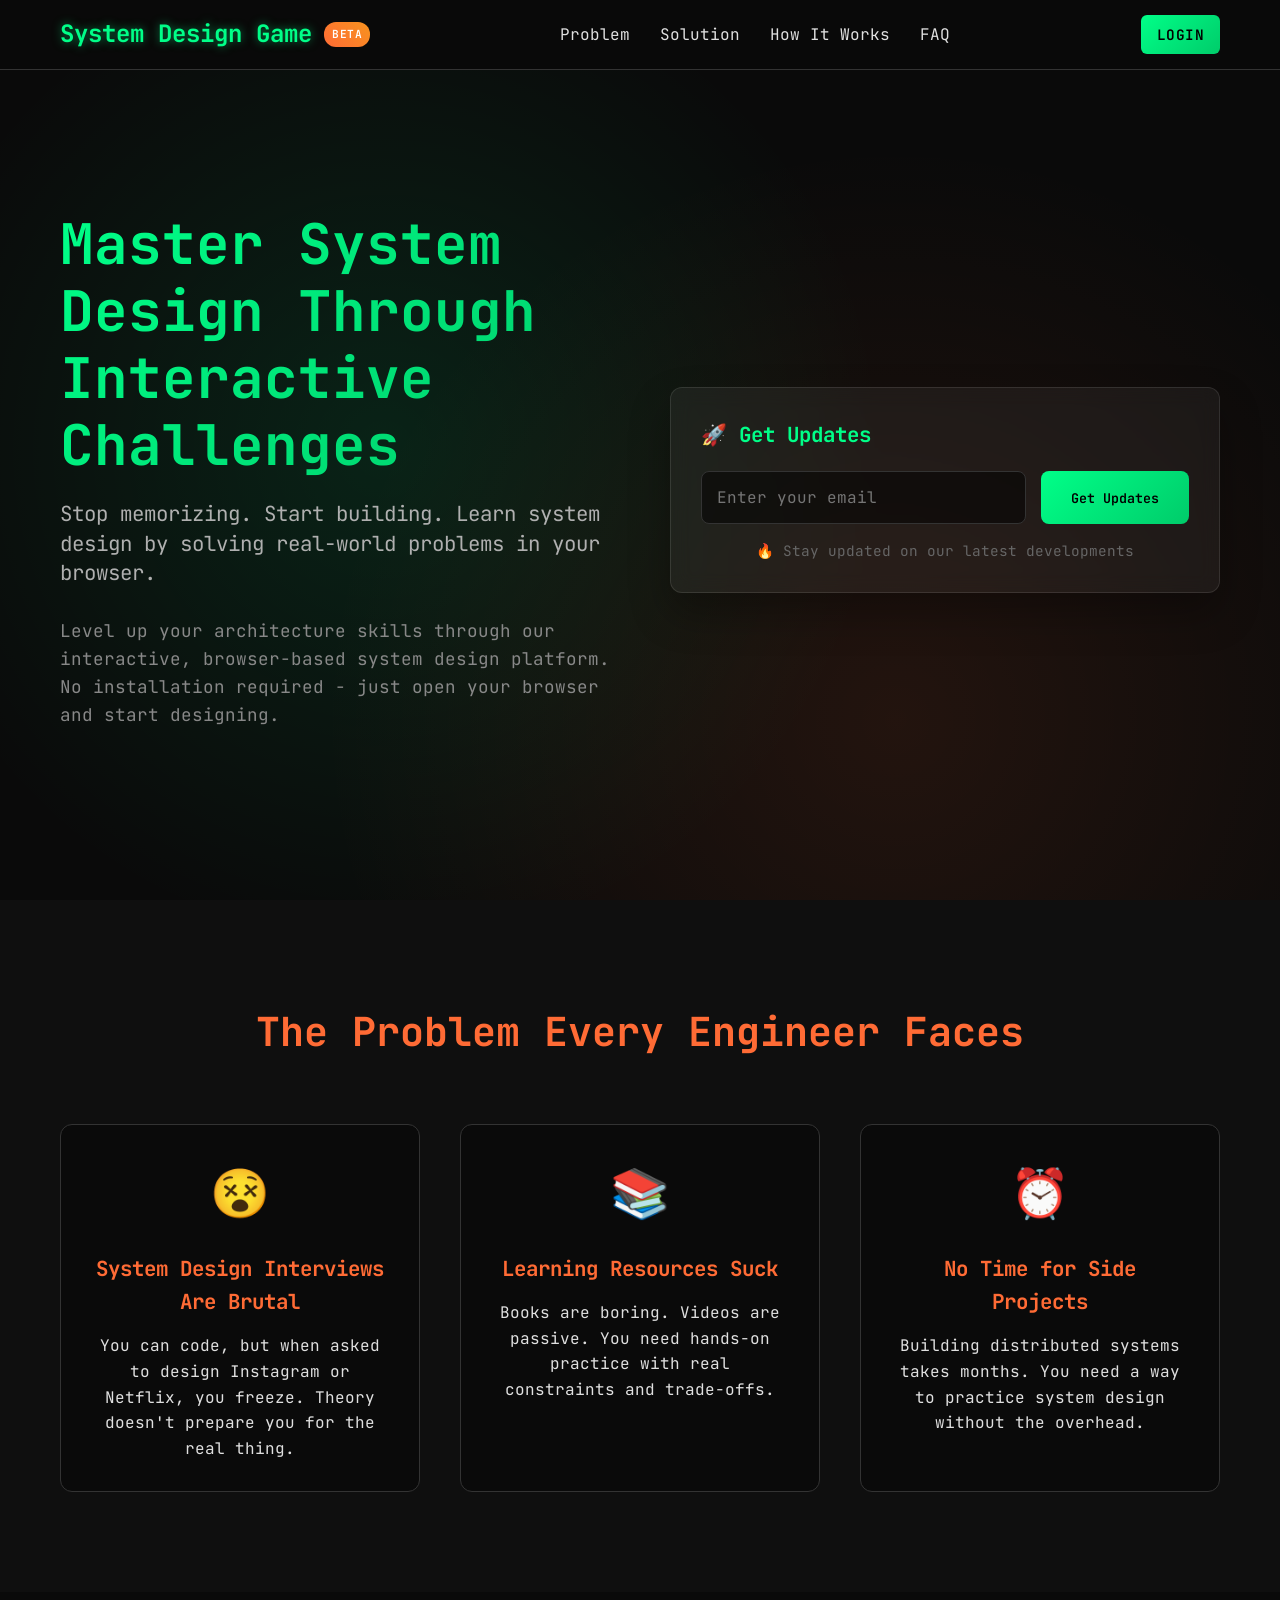
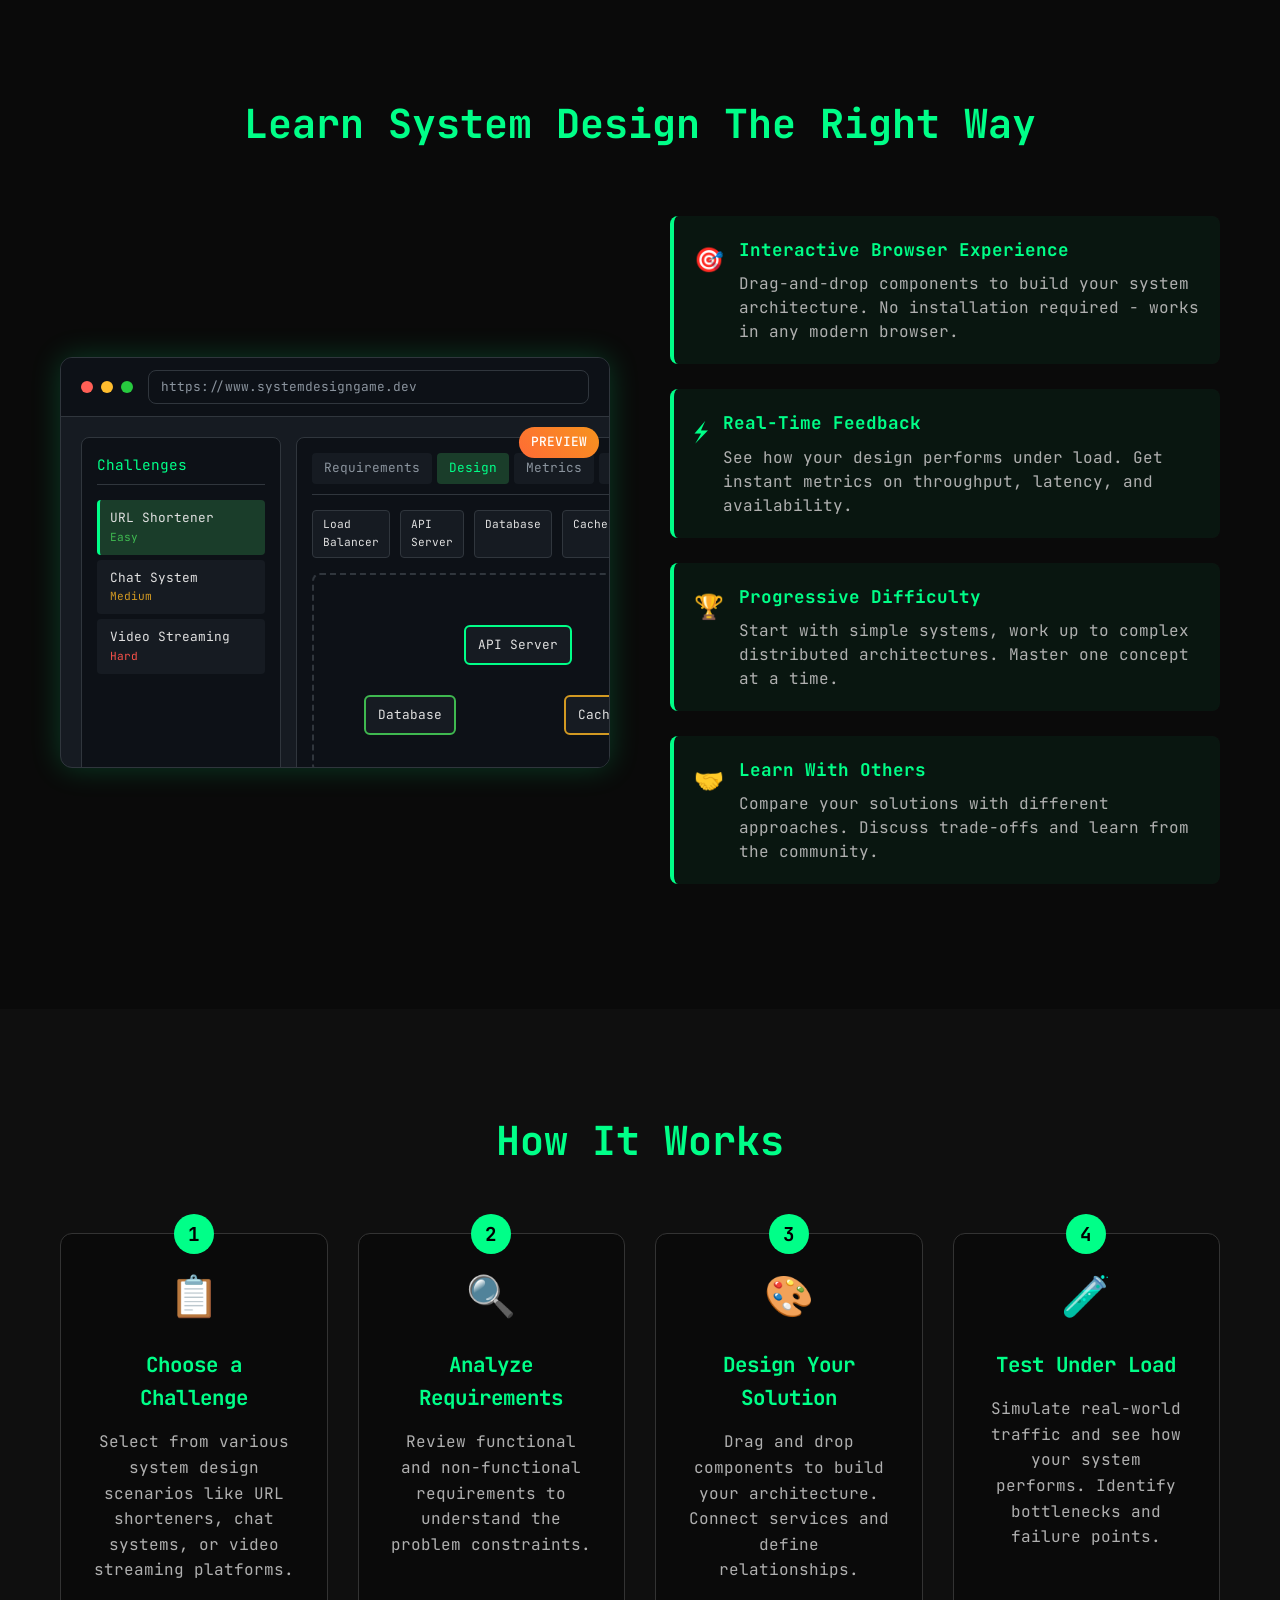
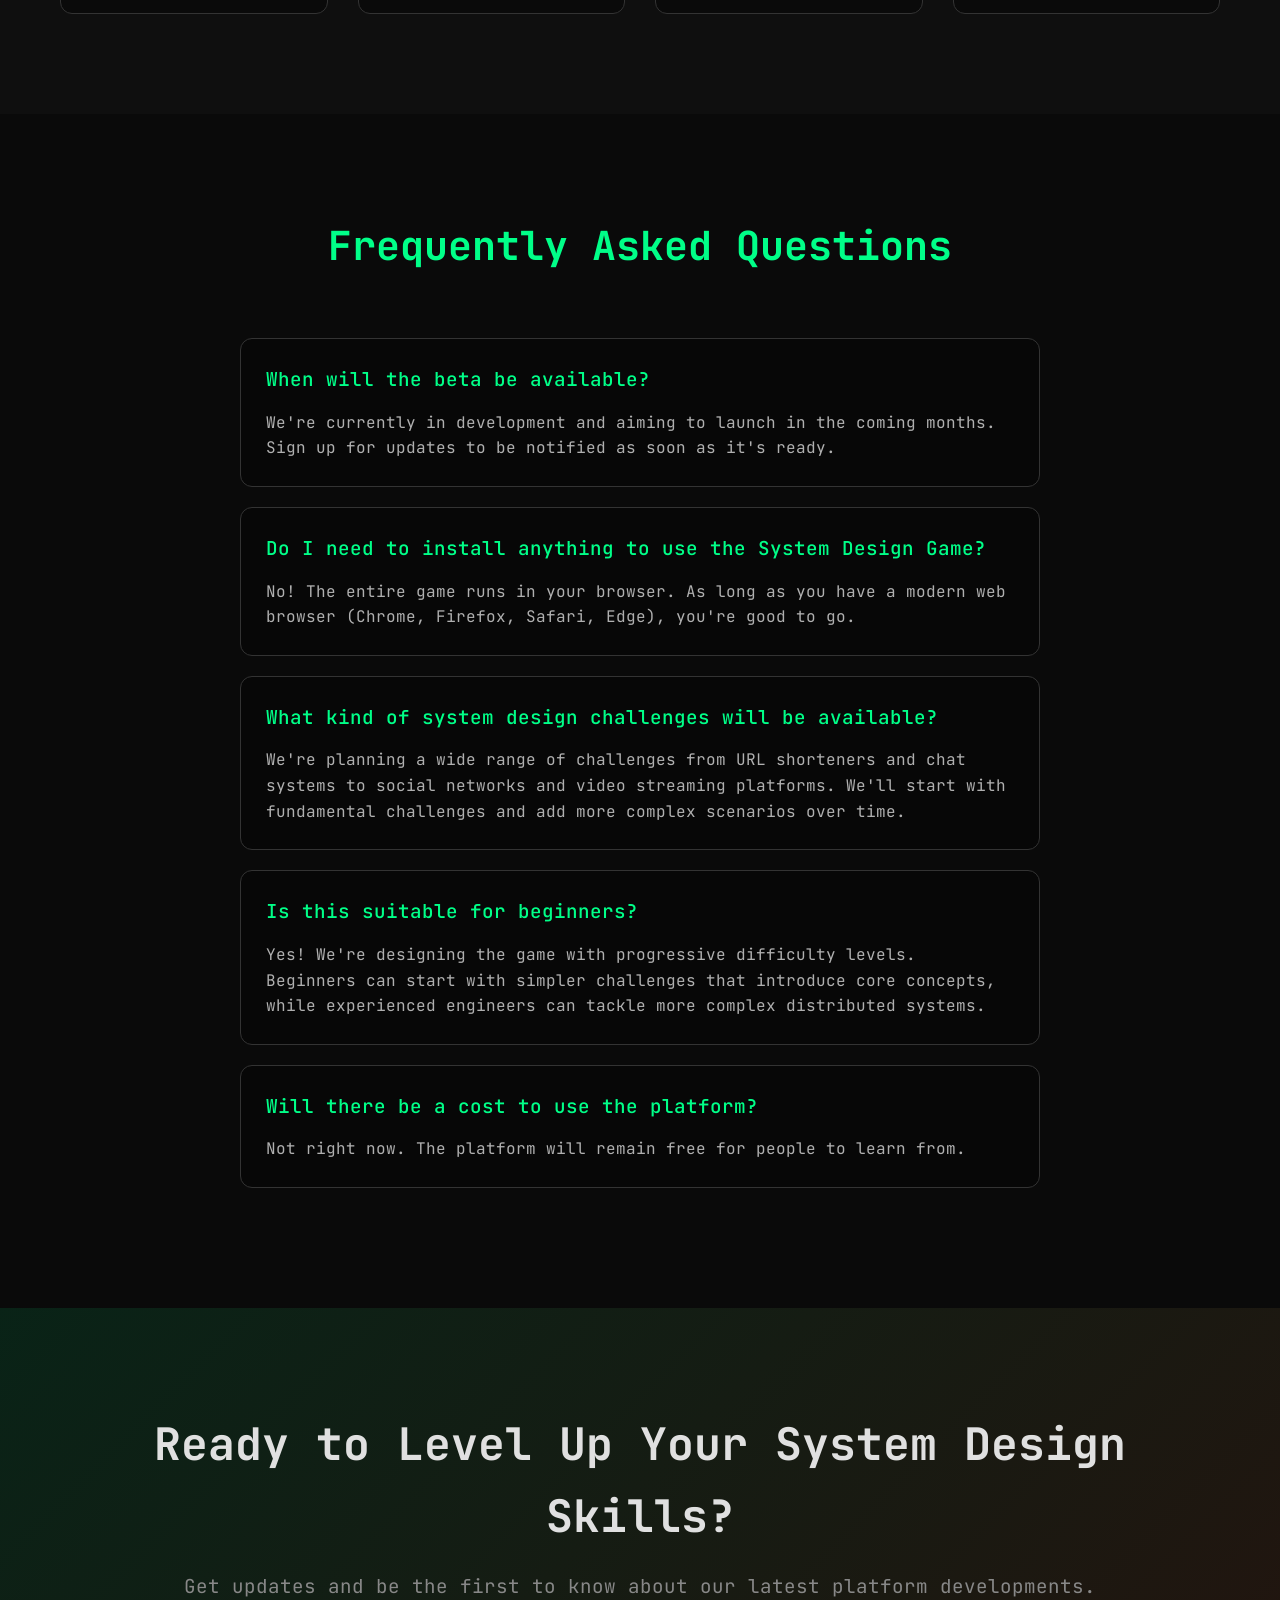
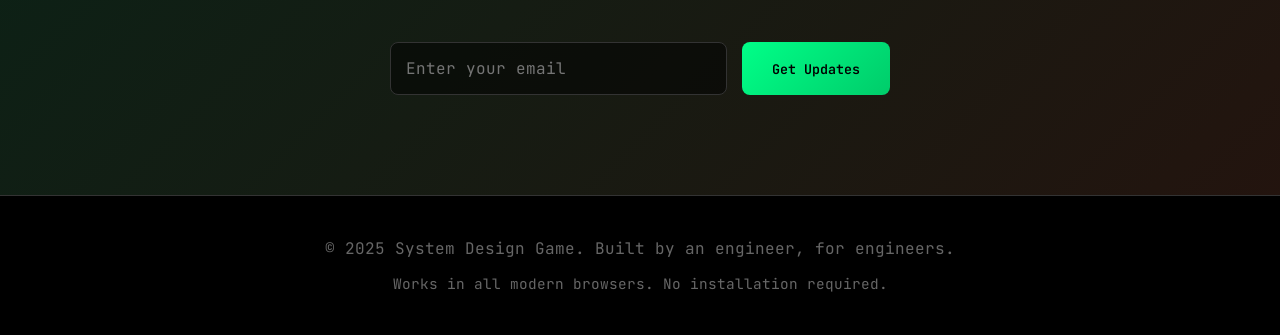
==== commit 8e4e1ad2: "add beta pill" ====
--- a/static/index.html
+++ b/static/index.html
@@ -45,11 +45,28 @@
             align-items: center;
         }
 
+        .logo-container {
+            display: flex;
+            align-items: center;
+            gap: 12px;
+        }
+
         .logo {
             font-size: 1.5rem;
             font-weight: 700;
             color: #00ff88;
             text-shadow: 0 0 10px rgba(0, 255, 136, 0.5);
+        }
+
+        .beta-pill {
+            background: linear-gradient(45deg, #ff6b35, #f7931e);
+            color: white;
+            padding: 4px 8px;
+            border-radius: 12px;
+            font-size: 0.7rem;
+            font-weight: 600;
+            text-transform: uppercase;
+            letter-spacing: 0.5px;
         }
 
         .nav-links {
@@ -88,6 +105,25 @@
         }
 
         .login-button:hover {
+            transform: translateY(-2px);
+            box-shadow: 0 8px 25px rgba(0, 255, 136, 0.3);
+            color: #000;
+        }
+
+        .go-play-button {
+            background: linear-gradient(135deg, #00ff88, #00cc6a);
+            color: #000;
+            padding: 8px 16px;
+            border-radius: 6px;
+            text-decoration: none;
+            font-weight: 600;
+            font-size: 0.9rem;
+            transition: all 0.3s ease;
+            text-transform: uppercase;
+            letter-spacing: 0.5px;
+        }
+
+        .go-play-button:hover {
             transform: translateY(-2px);
             box-shadow: 0 8px 25px rgba(0, 255, 136, 0.3);
             color: #000;
@@ -793,7 +829,10 @@
     <body>
         <header>
             <nav class="container">
-                <div class="logo">System Design Game</div>
+                <div class="logo-container">
+                    <div class="logo">System Design Game</div>
+                    <div class="beta-pill">BETA</div>
+                </div>
                 <ul class="nav-links">
                     <li><a href="#problem">Problem</a></li>
                     <li><a href="#solution">Solution</a></li>
@@ -801,7 +840,11 @@
                     <li><a href="#faq">FAQ</a></li>
                 </ul>
                 <div class="header-actions">
-                    <a href="/login" class="login-button">Login</a>
+                    <!-- Logged out state -->
+                    <a href="/login" class="login-button" id="login-button">Login</a>
+                    
+                    <!-- Logged in state -->
+                    <a href="/play/chat-app" class="go-play-button" id="go-play-button" style="display: none;">Go Play</a>
                 </div>
             </nav>
         </header>
@@ -1069,6 +1112,28 @@
                 }
             });
         });
+
+        // Check authentication state and toggle buttons
+        function checkAuthState() {
+            // Check if user is logged in (you can modify this logic based on your auth implementation)
+            const isLoggedIn = localStorage.getItem('isLoggedIn') === 'true' || 
+                              document.cookie.includes('session=') ||
+                              window.location.search.includes('logged_in=true');
+            
+            const loginButton = document.getElementById('login-button');
+            const goPlayButton = document.getElementById('go-play-button');
+            
+            if (isLoggedIn) {
+                loginButton.style.display = 'none';
+                goPlayButton.style.display = 'inline-block';
+            } else {
+                loginButton.style.display = 'inline-block';
+                goPlayButton.style.display = 'none';
+            }
+        }
+
+        // Check auth state on page load
+        document.addEventListener('DOMContentLoaded', checkAuthState);
         </script>
     </body>
 </html>
